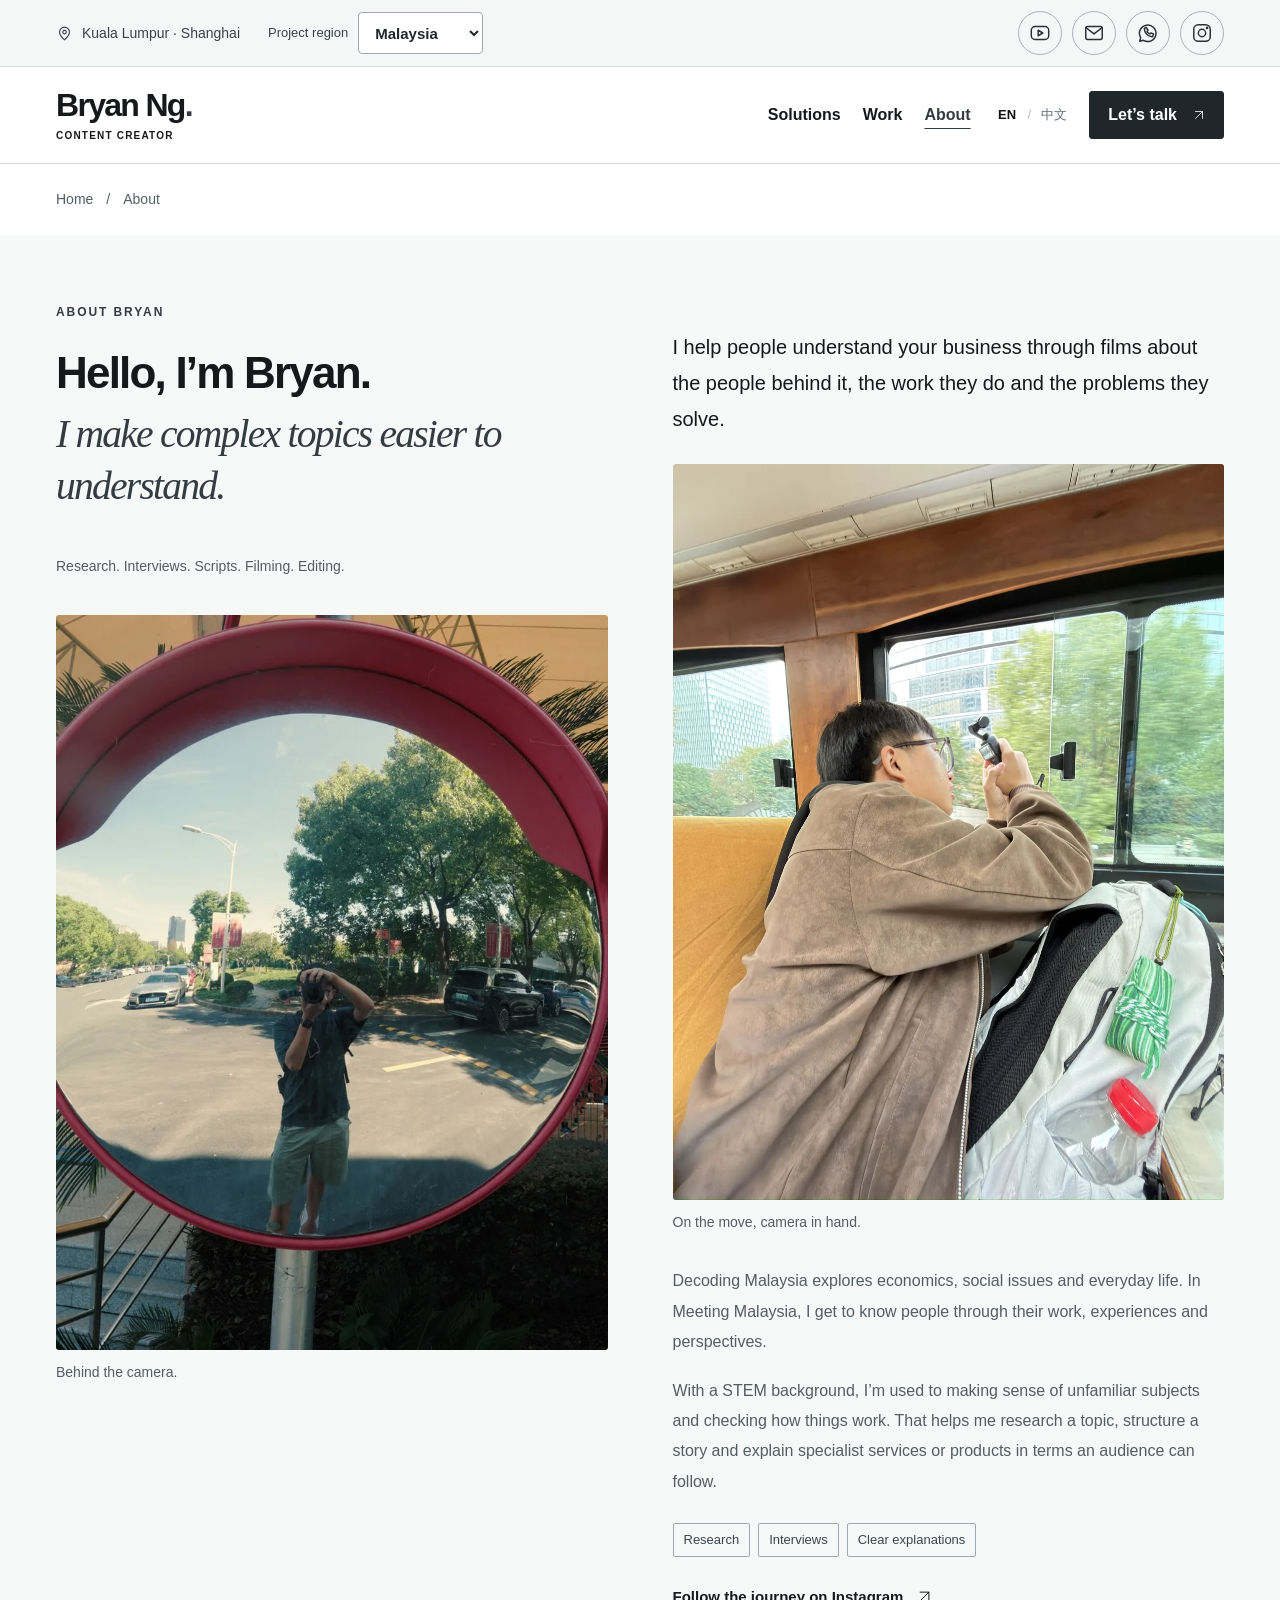
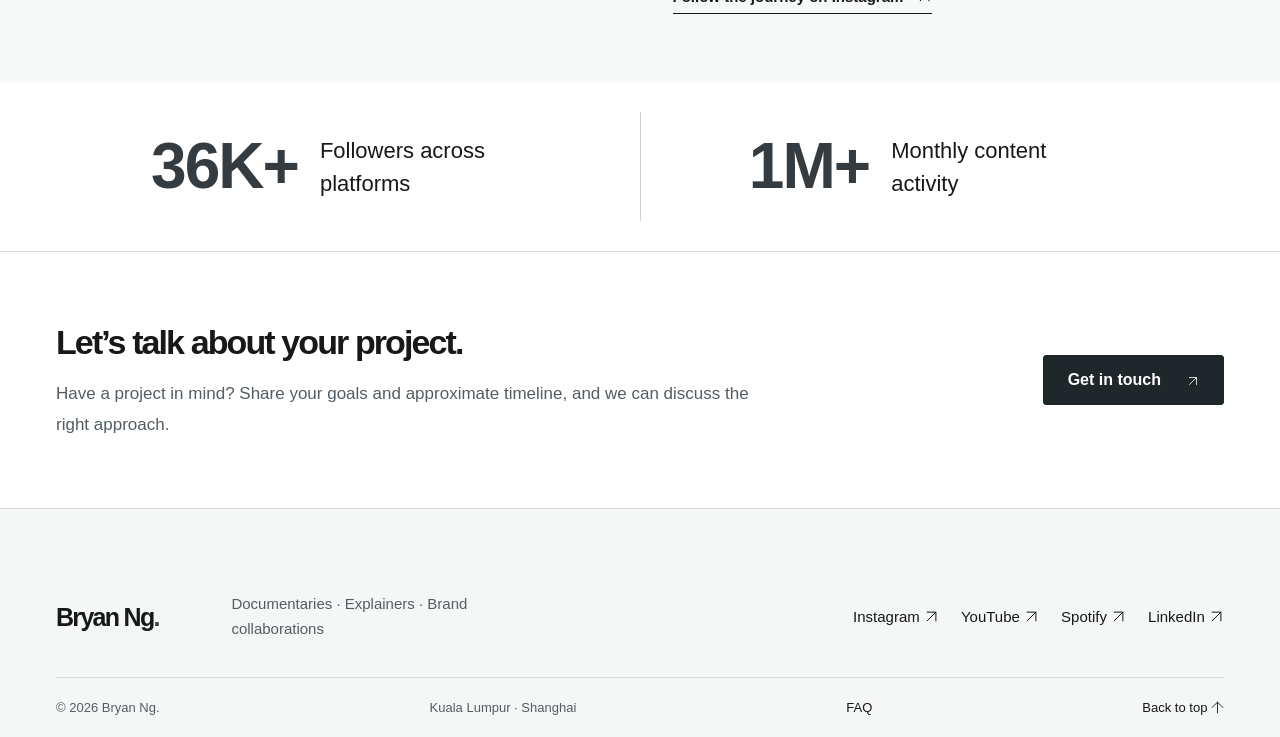
==== about.html @ 335a5c48 "Refresh site content and styles reliably after publication" ====
<!doctype html>
<html lang="en" data-region="my">
<head>
  <meta charset="utf-8">
  <meta name="viewport" content="width=device-width,initial-scale=1">
  <meta name="theme-color" content="#ffffff">
  <meta name="description" content="Bryan Ng — Malaysian content creator. Documentaries, explainers and social media content for people, brands and businesses.">
  <meta property="og:title" content="Bryan Ng — Content Creator">
  <meta property="og:description" content="Explore documentaries, economic and social explainers, and content collaboration options with Bryan Ng.">
  <meta property="og:type" content="website">
  <title>About — Bryan Ng</title>
  <link rel="icon" href="assets/favicon.svg" type="image/svg+xml">
  <link rel="stylesheet" href="styles.css?v=fe4a845cd512">
  <link rel="stylesheet" href="pages.css?v=c6ac87a82911">
  <link rel="stylesheet" href="theme.css?v=e8e66fe3594d">
  <script defer src="content.js?v=784726dba604"></script>
  <script defer src="app.js?v=69526fcc98ad"></script>
</head>
<body data-page="about" data-page-title="aboutPageTitle">
  <a class="skip-link" href="#main" data-i18n="skip">Skip to content</a>
  <div class="topline"><div class="wrap">
    <div class="topline-meta"><span class="topline-location"><svg viewBox="0 0 24 24" aria-hidden="true"><path d="M19 10c0 5-7 11-7 11S5 15 5 10a7 7 0 1 1 14 0Z"/><circle cx="12" cy="10" r="2.5"/></svg><span data-i18n="topline">Kuala Lumpur · Shanghai</span></span>
    <label class="region-control"><span data-i18n="regionLabel">Project region</span><select id="region-select"><option value="my" data-i18n="regionMalaysia">Malaysia</option><option value="cn" data-i18n="regionChina">China</option></select></label></div>
    <nav class="top-socials" aria-label="Social profiles and contact options" data-i18n-aria-label="quickLinksLabel">
      <a id="top-youtube" data-region-only="my" class="top-social-button" href="https://www.youtube.com/@bryanng3000" target="_blank" rel="noopener noreferrer" aria-label="YouTube channel" title="YouTube" data-i18n-aria-label="socialYouTube"><svg viewBox="0 0 24 24" aria-hidden="true"><rect x="2.5" y="5" width="19" height="14" rx="4"/><path d="m10 9 5 3-5 3Z"/></svg></a>
      <a id="top-email" class="top-social-button" href="mailto:bryanng.media@gmail.com" aria-label="Send an email" title="Email" data-i18n-aria-label="socialEmail"><svg viewBox="0 0 24 24" aria-hidden="true"><rect x="3" y="5" width="18" height="14" rx="2"/><path d="m3 6 9 7 9-7"/></svg></a>
      <a id="top-whatsapp" class="top-social-button" data-region-only="my" data-contact-whatsapp href="https://wa.me/60129580017" target="_blank" rel="noopener noreferrer" aria-label="Chat on WhatsApp" title="WhatsApp" data-i18n-aria-label="socialWhatsApp"><svg viewBox="0 0 24 24" aria-hidden="true"><path d="m4 17-1 4 4-1a9 9 0 1 0-3-3Z"/><path d="M8 7c0 5 4 9 9 9l1-3-3-1-1 1c-2-1-3-2-3-3l1-1-2-3Z"/></svg></a>
      <button id="top-wechat" class="top-social-button" data-region-only="cn" data-open-wechat type="button" aria-label="Contact on WeChat" title="WeChat" data-i18n-aria-label="socialWeChat" hidden><svg viewBox="0 0 24 24" aria-hidden="true"><path d="M14 13a7 7 0 0 1-7 1l-4 2 1-4A6 6 0 1 1 14 13Z"/><path d="M20 20l-3-1a6 6 0 1 1 3-2Z"/><path d="M6 7h.1M10 7h.1M13 13h.1M17 13h.1" stroke-width="2.4"/></svg></button>
      <a id="top-instagram" data-region-only="my" class="top-social-button" href="https://www.instagram.com/bryanng_3000/" target="_blank" rel="noopener noreferrer" aria-label="Instagram profile" title="Instagram" data-i18n-aria-label="socialInstagram"><svg viewBox="0 0 24 24" aria-hidden="true"><rect x="3" y="3" width="18" height="18" rx="5"/><circle cx="12" cy="12" r="4"/><circle cx="17.5" cy="6.5" r=".7"/></svg></a>
      <a id="top-douyin" class="top-social-button" data-region-only="cn" href="https://v.douyin.com/7Cl1AEIkCSQ/" target="_blank" rel="noopener noreferrer" aria-label="Douyin profile" title="Douyin" data-i18n-aria-label="socialDouyin" hidden><svg viewBox="0 0 24 24" aria-hidden="true"><path d="M14 3v13a4 4 0 1 1-4-4M14 3c.5 4 3 6 6 6M11 13v3a1 1 0 1 1-1-1"/></svg></a>
      <a id="top-bilibili" class="top-social-button" data-region-only="cn" href="https://space.bilibili.com/3546916067477849" target="_blank" rel="noopener noreferrer" aria-label="Bilibili profile" title="Bilibili" data-i18n-aria-label="socialBilibili" hidden><svg viewBox="0 0 24 24" aria-hidden="true"><rect x="3" y="7" width="18" height="14" rx="3"/><path d="m7 3 3 4m7-4-3 4M7 13h2m6 0h2M9 17l3 1 3-1"/></svg></a>
    </nav>
  </div></div>
  <header class="header" id="top">
    <div class="wrap nav-wrap">
      <a class="wordmark" href="index.html" aria-label="Bryan Ng home" data-i18n-aria-label="homeLabel">Bryan Ng<span>.</span><small data-i18n="creatorLabel">CONTENT CREATOR</small></a>
      <nav class="main-nav" id="main-nav" aria-label="Main navigation" data-i18n-aria-label="navLabel"><a href="index.html#solutions" data-nav="solutions" data-i18n="navSolutions">Solutions</a><a href="work.html" data-nav="work" data-i18n="navWork">Work</a><a href="about.html" data-nav="about" data-i18n="navAbout">About</a></nav>
      <div class="nav-actions"><div class="language" aria-label="Language" data-i18n-aria-label="languageLabel"><button type="button" data-lang="en" class="active" aria-pressed="true">EN</button><span>/</span><button type="button" data-lang="zh" aria-pressed="false">中文</button></div><a href="contact.html" class="button small dark" data-i18n="letsTalk">Let’s talk ↗</a><button class="menu-button" id="menu-button" aria-label="Open menu" aria-expanded="false" aria-controls="main-nav"><span></span><span></span></button></div>
    </div>
  </header>

  <main id="main"><nav class="wrap breadcrumbs" aria-label="Breadcrumb"><div class="breadcrumb-trail"><a class="" href="index.html"><span data-i18n="breadcrumbHome">Home</span><span aria-hidden="true">↗</span></a><span aria-hidden="true">/</span><span data-i18n="aboutPageTitle">About</span></div></nav><section class="about-section" id="about" aria-labelledby="about-title"><div class="wrap about-grid section">
      <div class="about-heading"><div class="eyebrow" data-i18n="aboutKicker">02 / THE PERSON BEHIND THE LENS</div><h1 id="about-title"><span data-i18n="aboutTitle">Hello, I’m Bryan.</span><em data-i18n="aboutTitle2">I make complex topics easier to understand.</em></h1><div class="handwritten" data-i18n="aboutSignature">Research. Interviews. Scripts. Filming. Editing.</div><figure class="about-photo about-photo-mirror"><img src="assets/bryan-camera-mirror.webp" alt="Bryan Ng 黄钲权 · 摄影 / Photography" width="769" height="1024" loading="lazy"><figcaption data-i18n="aboutMirrorCaption">Behind the camera.</figcaption></figure></div>
      <div class="about-copy"><p class="lead" data-i18n="aboutLead">I help people understand your business through films about the people behind it, the work they do and the problems they solve.</p><figure class="about-photo about-photo-tram"><img src="assets/bryan-filming-tram.webp" alt="Bryan Ng 黄钲权 · 拍摄途中 / Filming on a tram" width="1100" height="1467" loading="lazy"><figcaption data-i18n="aboutTramCaption">On the move, camera in hand.</figcaption></figure><p data-i18n="aboutBody">Decoding Malaysia explores economics, social issues and everyday life. In Meeting Malaysia, I get to know people through their work, experiences and perspectives.</p><p data-i18n="aboutBody2">With a STEM background, I’m used to making sense of unfamiliar subjects and checking how things work. That helps me research a topic, structure a story and explain specialist services or products in terms an audience can follow.</p><div class="about-tags"><span data-i18n="tag1">Research</span><span data-i18n="tag2">Interviews</span><span data-i18n="tag3">Clear explanations</span></div><a class="text-link" id="follow-journey-link" href="https://www.instagram.com/bryanng_3000/" target="_blank" rel="noopener noreferrer"><span data-i18n="followJourney">Follow the journey on Instagram</span> ↗</a></div>
    </div></section><section class="audience-section" id="audience" aria-label="Followers and monthly content activity" data-i18n-aria-label="audienceMetricsLabel"><div class="wrap audience-metrics"><div class="audience-total"><strong id="total-followers">36K+</strong><p id="total-followers-label" data-i18n="totalFollowers">Followers across platforms</p></div><div class="audience-total monthly-metric"><strong id="monthly-metric">1M+</strong><div><p data-i18n="monthlyMetricLabel">Monthly content activity</p></div></div></div></section><section class="wrap page-contact section"><div><h2 data-i18n="pageContact">Let’s talk about your project.</h2><p data-i18n="pageContactBody">Have a project in mind? Share your goals and approximate timeline, and we can discuss the right approach.</p></div><a class="button blue" href="contact.html"><span data-i18n="homeContactCTA">Get in touch</span><span aria-hidden="true">↗</span></a></section></main>
  <footer class="footer"><div class="wrap footer-main"><a class="wordmark" href="index.html">Bryan Ng<span>.</span></a><p data-i18n="footerLine">Documentaries · Explainers · Brand collaborations</p><div class="footer-socials" id="footer-socials"><a href="https://www.instagram.com/bryanng_3000/" target="_blank" rel="noopener noreferrer">Instagram ↗</a><a href="https://www.youtube.com/@bryanng3000" target="_blank" rel="noopener noreferrer">YouTube ↗</a><a href="https://open.spotify.com/show/7DqBiceoVwtTdMZbNSoP07" target="_blank" rel="noopener noreferrer">Spotify ↗</a><a href="https://www.linkedin.com/in/bryanng3000/" target="_blank" rel="noopener noreferrer">LinkedIn ↗</a></div></div><div class="wrap footer-bottom"><span>© <span id="year">2026</span> Bryan Ng.</span><span data-i18n="footerDraft">Portfolio draft · More stories to come.</span><a href="index.html#faq" data-i18n="faqNav">FAQ</a><a href="#top" data-i18n="backTop">Back to top ↑</a></div></footer>
  <dialog id="service-rates-dialog" class="service-rates-dialog" aria-labelledby="service-rates-title"><div class="dialog-heading"><h2 id="service-rates-title"></h2><button type="button" class="close-dialog" aria-label="Close category rates" data-i18n-aria-label="closeRates">×</button></div><div class="rate-region-label" data-i18n="ratesRegion">Malaysia reference rates · MYR / RM</div><p data-i18n="ratesUnit">Reference rates for one content item or placement.</p><table class="rates-table"><thead><tr><th scope="col" data-i18n="ratesService">Content / service</th><th scope="col" data-i18n="ratesPrice">Reference price</th></tr></thead><tbody id="category-rates-body"></tbody></table><div class="usage-option"><h3 data-i18n="ratesUsageTitle">Optional usage rights</h3><div class="usage-option-row"><span data-i18n="ratesUsageItem">One month of online usage</span><strong id="usage-rate"></strong></div><p data-i18n="ratesUsageNote">Tell me where and how you plan to use the content so we can agree on the scope and term.</p></div><a href="contact.html" class="button blue" id="rate-contact-link" data-i18n="ratesContact">Discuss a collaboration ↗</a></dialog>
  <dialog id="wechat-dialog" class="wechat-dialog" aria-labelledby="wechat-dialog-title"><div class="dialog-heading"><h2 id="wechat-dialog-title" data-i18n="wechatTitle">Let’s connect on WeChat</h2><button type="button" class="close-dialog" aria-label="Close WeChat contact details" data-i18n-aria-label="closeWechat">×</button></div><p data-i18n="wechatInstruction">Copy the WeChat ID, then search for it in WeChat to add me.</p><strong class="wechat-id-large" data-wechat-id>bryanng3000</strong><p class="wechat-note" data-i18n="wechatNote">Please include “合作+名称” in your friend request.</p><button class="button blue" type="button" data-copy-wechat data-i18n="copyWechat">Copy WeChat ID</button></dialog>
  <dialog id="film-dialog" class="film-dialog"><div class="dialog-heading"><span id="film-dialog-title"></span><button type="button" class="close-dialog" aria-label="Close video" data-i18n-aria-label="closeVideoLabel">×</button></div><div id="film-player"></div><a id="film-external" class="text-link" target="_blank" rel="noopener noreferrer" data-i18n="watchYouTube">Watch on YouTube ↗</a></dialog>
  <div class="toast" id="toast" role="status" aria-live="polite"></div>
</body>
</html>
---- styles.css ----
@charset "UTF-8";
:root{--paper:#f8f7f3;--ink:#192126;--muted:#647077;--line:#dcdfdb;--blue:#2249da;--blue-light:#eef2fb;--lemon:#e8f280;--white:#fff;--radius:4px;--wrap:1184px}
*{box-sizing:border-box}html{scroll-behavior:smooth;scroll-padding-top:110px}body{margin:0;background:var(--paper);color:var(--ink);font-family:Inter,-apple-system,BlinkMacSystemFont,"Segoe UI","PingFang SC","Microsoft YaHei",sans-serif;font-size:15px;line-height:1.65;-webkit-font-smoothing:antialiased}button,input,textarea{font:inherit}button,a{-webkit-tap-highlight-color:transparent}button{cursor:pointer}a{color:inherit;text-decoration:none}button:disabled{cursor:not-allowed}img{max-width:100%;display:block}h1,h2,h3,p,figure{margin:0}button{color:inherit}button:focus-visible,a:focus-visible,summary:focus-visible,textarea:focus-visible{outline:3px solid #e5b800;outline-offset:5px}::selection{background:var(--lemon);color:var(--ink)}[hidden]{display:none!important}.wrap{width:min(var(--wrap),calc(100% - 112px));margin-inline:auto}.section{padding-block:104px}.eyebrow{font-size:10px;font-weight:650;letter-spacing:.16em;line-height:1.5;text-transform:uppercase}.dot{display:inline-block;width:7px;height:7px;border-radius:50%;background:var(--blue);flex-shrink:0}.button{display:inline-flex;align-items:center;justify-content:center;gap:26px;min-height:52px;padding:13px 24px;border:1px solid transparent;border-radius:3px;font-size:12px;font-weight:600;line-height:1.4;transition:background .18s,transform .18s}.button:hover{transform:translateY(-2px)}.button.small{min-height:40px;padding:11px 19px;font-size:11px}.button.blue{background:var(--blue);color:#fff}.button.blue:hover{background:#193cb9}.button.dark{background:var(--ink);color:#fff}.button.lemon{background:var(--lemon);color:var(--ink)}.button.outline-white{background:transparent;color:#fff;border-color:#7385d6}.text-link{display:inline-flex;align-items:center;gap:14px;font-size:12px;font-weight:550;border-bottom:1px solid currentColor;padding-bottom:4px}.text-link:hover{color:var(--blue)}.skip-link{position:fixed;left:15px;top:-70px;z-index:100;background:white;padding:12px}.skip-link:focus{top:12px}.topline{background:var(--blue);color:#fff;font-size:10px;letter-spacing:.02em}.topline .wrap{height:30px;display:flex;justify-content:space-between;align-items:center}.topline a{opacity:.85}.header{position:sticky;top:0;background:rgba(248,247,243,.97);z-index:30;border-bottom:1px solid var(--line);backdrop-filter:blur(14px)}.nav-wrap{display:flex;align-items:center;justify-content:space-between;height:88px;gap:25px}.wordmark{font-size:29px;font-weight:750;letter-spacing:-1.7px;line-height:1.05;white-space:nowrap}.wordmark>span{color:var(--blue)}.wordmark small{display:block;font-size:7px;letter-spacing:.19em;font-weight:550;margin-top:8px}.main-nav{display:flex;gap:26px;margin-left:auto;margin-right:17px}.main-nav a{font-size:11px;font-weight:550;white-space:nowrap}.main-nav a:hover{color:var(--blue)}.nav-actions{display:flex;align-items:center;gap:23px}.language{display:flex;align-items:center;gap:7px;font-size:10px;white-space:nowrap}.language button{background:transparent;border:0;padding:6px 0;font-size:10px;color:#7b8389}.language button.active{color:var(--ink);font-weight:700}.language span{color:#b2b8b8}.menu-button{display:none;background:none;border:0;width:32px;padding:4px}.menu-button span{display:block;height:1.5px;margin:6px 0;background:var(--ink)}
.hero{display:grid;grid-template-columns:1.2fr 1fr;gap:64px;align-items:center;padding-top:67px;padding-bottom:75px;min-height:670px}.hero-copy>.eyebrow{display:flex;gap:10px;align-items:center;margin-bottom:26px;font-size:9px}.hero h1{font-size:clamp(51px,5.5vw,78px);font-weight:650;line-height:1.055;letter-spacing:-3.8px;margin-bottom:25px}em{font-family:Georgia,"Times New Roman",serif;font-weight:400;color:var(--blue);letter-spacing:-.045em}.hero h1 em{white-space:nowrap}.hero-intro{font-size:14px;color:var(--muted);max-width:410px;line-height:1.8}.hero-buttons{display:flex;align-items:center;gap:25px;margin-top:29px}.hero-quiz-link{display:flex;align-items:center;gap:9px;margin-top:25px;color:var(--muted);font-size:10px}.mini-star{font-size:21px;color:var(--blue);line-height:1}.hero-quiz-link:hover{color:var(--blue)}.hero-visual{position:relative;padding:18px 18px 25px 0;isolation:isolate}.hero-visual:before{content:"";position:absolute;inset:0 0 42px 20px;border:1px solid #b7c2df;z-index:-1}.portrait-frame{position:relative;background:#e8e8e4;aspect-ratio:1/1.14;overflow:hidden;box-shadow:0 15px 30px -22px #1e2c4c55}.portrait-frame img{width:100%;height:100%;object-fit:cover;object-position:center 34%;filter:none}.portrait-frame:after{content:"";position:absolute;inset:65% 0 0;background:linear-gradient(transparent,#101b2a99);pointer-events:none}.portrait-frame figcaption{position:absolute;z-index:1;left:23px;right:23px;bottom:22px;color:#fff;display:flex;justify-content:space-between;gap:10px;font-size:8px;letter-spacing:.08em}.portrait-frame figcaption>span:first-child{font-weight:650}.portrait-frame figcaption>span:last-child{font-family:Georgia,serif;font-style:italic;font-size:11px;letter-spacing:0}.photo-cross{position:absolute;font-size:18px;line-height:16px;color:var(--blue)}.cross-top{right:-4px;top:-8px}.cross-bottom{left:12px;bottom:34px}.round-stamp{position:absolute;top:52px;right:-26px;width:100px;height:100px;border-radius:50%;background:var(--lemon);display:flex;flex-direction:column;justify-content:center;align-items:center;transform:rotate(14deg);color:var(--ink);box-shadow:0 4px 10px #00000008}.round-stamp span{font-size:6px;font-weight:700;letter-spacing:.1em}.round-stamp b{font-size:41px;line-height:1.4;font-weight:400}.photo-note{display:flex;align-items:center;gap:9px;justify-content:flex-end;font-size:9px;color:var(--muted);margin-top:15px;letter-spacing:.03em}.photo-note .dot{width:5px;height:5px}.channel-band{border-top:1px solid var(--line);border-bottom:1px solid var(--line);background:#eeeee8}.channel-band .wrap{min-height:87px;display:flex;align-items:center;gap:30px}.band-label{font-size:8px;letter-spacing:.13em;color:var(--muted);max-width:90px}.series{font-size:17px;font-weight:600;letter-spacing:-.6px;white-space:nowrap}.series small{display:block;font-size:8px;font-weight:400;letter-spacing:.14em;margin-top:1px}.band-plus{color:#9da5a9;font-size:21px}.band-link{margin-left:auto;font-size:10px;border-bottom:1px solid #b6bcbd;padding-bottom:2px}
.section-top{display:flex;justify-content:space-between;align-items:flex-end;gap:40px;margin-bottom:38px}.section-top .eyebrow{margin-bottom:18px;color:var(--blue)}h2{font-size:43px;font-weight:550;line-height:1.15;letter-spacing:-1.9px}h2 em{display:block;margin-top:3px}.section-top>.text-link{margin-bottom:7px;white-space:nowrap}.work-grid{display:grid;grid-template-columns:1fr 1fr;gap:38px 28px}.work-card{display:block;width:100%;padding:0;border:0;background:none;text-align:left}.work-image{position:relative;aspect-ratio:16/9;background:#e1e5e8;overflow:hidden}.work-image img{width:100%;height:100%;object-fit:cover;transition:transform .45s}.work-card:hover .work-image img{transform:scale(1.025)}.work-overlay{position:absolute;inset:0;background:linear-gradient(transparent 60%,#0005);pointer-events:none}.work-play{position:absolute;left:20px;bottom:18px;background:#fff;width:38px;height:38px;border-radius:50%;display:grid;place-items:center;font-size:11px;padding-left:2px;transition:background .2s,transform .2s}.work-card:hover .work-play{background:var(--lemon);transform:scale(1.08)}.work-length{position:absolute;bottom:23px;right:16px;color:#fff;font-size:10px;font-variant-numeric:tabular-nums}.work-index{position:absolute;top:14px;left:16px;font-size:9px;letter-spacing:.1em;padding:4px 8px;background:#1119;color:white}.work-info{padding-top:17px;display:flex;justify-content:space-between;gap:12px}.work-info h3{font-size:18px;font-weight:550;letter-spacing:-.45px;line-height:1.35;max-width:460px}.work-type{font-size:8px;letter-spacing:.12em;color:var(--muted);margin-top:8px;text-transform:uppercase}.work-arrow{font-size:21px;color:var(--blue);flex-shrink:0}.section-note{font-size:10px;color:var(--muted);border-top:1px solid var(--line);padding-top:20px;margin-top:34px;line-height:1.8}.about-section{background:var(--blue-light)}.about-grid{display:grid;grid-template-columns:1fr 1fr;gap:90px}.about-heading .eyebrow{color:var(--blue);margin-bottom:23px}.about-heading h2{font-size:44px}.handwritten{font-family:Georgia,serif;color:var(--muted);font-style:italic;font-size:14px;margin-top:42px;transform:rotate(-3deg);display:inline-block}.about-copy{padding-top:26px}.about-copy p{color:var(--muted);font-size:13px;line-height:1.9;margin-bottom:18px}.about-copy .lead{font-size:19px;line-height:1.6;color:var(--ink);font-weight:450}.about-tags{display:flex;gap:8px;flex-wrap:wrap;margin:26px 0}.about-tags span{font-size:8px;padding:5px 10px;border:1px solid #cad3e5;border-radius:2px;color:#4c5d7b}.about-copy .text-link{font-size:10px}
.section-description{max-width:330px;font-size:13px;color:var(--muted);line-height:1.8;margin-bottom:4px}.service-grid{display:grid;grid-template-columns:repeat(3,1fr);border:1px solid var(--line);background:#fbfaf7}.service-card{padding:29px 26px 0;display:flex;flex-direction:column}.service-card+.service-card{border-left:1px solid var(--line)}.service-top{display:flex;justify-content:space-between;align-items:center;margin-bottom:32px;color:var(--blue)}.service-top>span{font-size:11px;font-variant-numeric:tabular-nums}.service-top svg{width:34px;height:34px;stroke:currentColor;stroke-width:1.4}.service-card h3{font-size:23px;font-weight:500;line-height:1.25;letter-spacing:-.7px;min-height:62px;margin-bottom:17px}.service-card p{font-size:12px;color:var(--muted);line-height:1.8}.service-card ul{padding:0;list-style:none;margin:22px 0 28px;font-size:10px;line-height:2.1}.service-card li:before{content:"+";color:var(--blue);margin-right:9px}.service-bottom{margin-top:auto;padding:23px 0;min-height:105px;border-top:1px solid var(--line);display:flex;justify-content:space-between;align-items:center;gap:12px}.service-bottom strong{font-size:11px;font-weight:600;display:block}.service-bottom small{display:block;color:var(--muted);font-size:8px;line-height:1.6;max-width:185px;margin-top:5px}.service-bottom>a{width:32px;height:32px;border:1px solid var(--line);display:grid;place-items:center;flex-shrink:0;font-size:17px;border-radius:50%}.service-bottom>a:hover{background:var(--blue);color:white;border-color:var(--blue)}.production-note{display:flex;gap:14px;align-items:flex-start;margin-top:20px}.production-note>span{font-size:24px;color:var(--blue)}.production-note p{max-width:900px;padding-top:6px;font-size:10px;color:var(--muted);line-height:1.8}.partner-placeholder{display:flex;align-items:center;gap:60px;justify-content:space-between;margin-top:65px;padding:29px 0 0;border-top:1px solid var(--line)}.partner-placeholder .eyebrow{font-size:8px;color:var(--muted);margin-bottom:9px}.partner-placeholder h3{font-size:18px;font-weight:500;letter-spacing:-.4px}.partner-placeholder>p{max-width:350px;color:var(--muted);font-size:10px;line-height:1.8}
.finder-section{background:var(--blue);color:#fff;position:relative;overflow:hidden}.finder-layout{display:grid;grid-template-columns:.9fr 1.1fr;gap:90px;align-items:center}.finder-copy{align-self:start}.finder-copy .eyebrow{color:#c6d1ff;margin-bottom:25px}.finder-copy h2{font-size:51px;letter-spacing:-2.2px;line-height:1.12}.finder-copy em{color:var(--lemon)}.finder-copy p{max-width:330px;color:#d7defa;margin-top:25px;font-size:13px;line-height:1.9}.finder-meta{margin-top:22px;display:flex;gap:18px;flex-wrap:wrap;font-size:9px;color:#c4cffc}.finder-star{font-size:123px;line-height:1;color:var(--lemon);margin-top:31px;width:max-content;transform:rotate(10deg)}.quiz-card{background:var(--paper);color:var(--ink);padding:30px 32px;border-radius:var(--radius);min-height:495px;box-shadow:0 18px 40px #132b8b3a}.quiz-top{display:flex;justify-content:space-between;align-items:center;color:var(--muted);gap:12px}.quiz-top .eyebrow{font-size:8px}.quiz-top>span:last-child{font-size:9px;font-variant-numeric:tabular-nums}.quiz-progress{height:3px;background:#e0e3df;margin:17px 0 28px;overflow:hidden}.quiz-progress>span{display:block;width:20%;height:100%;background:var(--blue);transition:width .3s}.quiz-card h3{font-size:24px;line-height:1.3;letter-spacing:-.7px;font-weight:550}.question-note{font-size:10px;color:var(--muted);margin-top:9px;margin-bottom:24px}.quiz-options{display:grid;gap:9px}.quiz-option{display:flex;gap:12px;align-items:center;width:100%;background:#fff;border:1px solid #dedfdb;padding:12px 14px;text-align:left;border-radius:2px;transition:border-color .18s,background .18s;font-size:11px;line-height:1.4}.quiz-option:hover{border-color:var(--blue)}.quiz-option.selected{border-color:var(--blue);background:#edf0fc}.option-marker{width:16px;height:16px;border:1px solid #bdc5c9;border-radius:50%;display:grid;place-items:center;flex-shrink:0}.selected .option-marker{border:5px solid var(--blue);background:#fff}.quiz-navigation{display:flex;align-items:center;justify-content:space-between;margin-top:25px;gap:15px}.quiz-back{font-size:10px;border:0;background:none;padding:10px 0;color:var(--muted)}.quiz-next{font-size:10px;min-height:42px;padding:11px 19px}.quiz-next:disabled{opacity:.4;transform:none}.quiz-privacy{font-size:8px;line-height:1.7;color:var(--muted);margin-top:18px}.result-badge{color:var(--blue);font-size:8px;letter-spacing:.1em;text-transform:uppercase;margin-bottom:10px}.quiz-card .result-title{font-size:28px;margin-bottom:12px}.result-copy{font-size:11px;color:var(--muted);line-height:1.8}.result-list{padding-left:16px;font-size:10px;line-height:1.9;margin:15px 0}.result-secondary{background:#e9edfc;padding:12px 14px;font-size:10px;line-height:1.8;margin:15px 0}.result-brief{width:100%;min-height:140px;border:1px solid #d7dcd8;border-radius:2px;background:#fff;font-size:10px;line-height:1.7;resize:vertical;padding:12px;margin-top:9px;color:#4a565c}.result-actions{display:flex;gap:8px;flex-wrap:wrap;margin-top:14px}.result-actions .button{font-size:10px;min-height:39px;padding:10px 14px;gap:10px}.button.outline{border-color:#c8cfda;background:transparent}.result-restart{margin-top:16px}.result-caption{display:block;font-size:9px;color:var(--muted);margin-top:19px}.result-footnote{font-size:8px;color:var(--muted);line-height:1.8;margin-top:15px}
.faq-section{display:grid;grid-template-columns:.9fr 1.1fr;gap:90px}.faq-heading .eyebrow{color:var(--blue);margin-bottom:20px}.faq-heading h2{font-size:40px}.faq-list details{border-bottom:1px solid var(--line)}.faq-list details:first-child{border-top:1px solid var(--line)}summary{list-style:none;cursor:pointer;font-size:12px;padding:21px 30px 21px 0;position:relative;font-weight:550}summary::-webkit-details-marker{display:none}summary:after{content:"+";position:absolute;right:4px;top:16px;font-size:22px;font-weight:300;color:var(--blue)}details[open] summary:after{content:"−"}.faq-list details p{font-size:11px;color:var(--muted);line-height:1.9;padding:0 28px 23px 0}.contact-section{background:#172c7b;color:white}.contact-layout{display:grid;grid-template-columns:1.3fr .7fr;gap:100px}.contact-layout .eyebrow{color:#b7c4f7;margin-bottom:23px}.contact-layout h2{font-size:65px;letter-spacing:-2.8px}.contact-layout h2 em{color:var(--lemon)}.contact-layout p{max-width:415px;font-size:13px;color:#c3cef0;line-height:1.9;margin-top:24px}.contact-buttons{display:flex;gap:13px;flex-wrap:wrap;margin-top:29px}.contact-buttons .button{font-size:10px;gap:20px}.contact-email-text{display:inline-block;font-size:11px;color:#c4cdf1;margin-top:21px;border-bottom:1px solid #7385d6;padding-bottom:3px}.contact-aside{align-self:center;display:flex;flex-direction:column;align-items:flex-start}.contact-symbol{font-size:104px;line-height:.95;color:var(--lemon);font-weight:250;margin-bottom:30px}.contact-aside>span:nth-child(2){font-family:Georgia,serif;font-size:24px;font-style:italic;line-height:1.4}.underlined{font-size:10px;border-bottom:1px solid #7385d6;margin-top:30px;padding-bottom:4px}.footer{padding-top:40px}.footer-main{display:flex;align-items:center;justify-content:space-between;gap:25px;padding-bottom:33px}.footer-main .wordmark{font-size:25px}.footer-main p{font-size:10px;color:var(--muted);max-width:310px}.footer-socials{display:flex;gap:23px;font-size:9px}.footer-bottom{border-top:1px solid var(--line);display:flex;justify-content:space-between;padding-block:19px;font-size:8px;color:var(--muted)}.footer-bottom a{color:var(--ink)}
dialog{color:var(--ink);border:0;border-radius:4px;padding:25px;background:var(--paper);box-shadow:0 22px 90px #0005;max-height:calc(100dvh - 40px);overflow-y:auto}dialog::backdrop{background:#10182ccb;backdrop-filter:blur(8px)}.film-dialog{width:min(900px,calc(100% - 32px))}.dialog-heading{display:flex;align-items:center;justify-content:space-between;font-size:14px;gap:20px;padding-bottom:18px}.close-dialog{border:0;background:none;font-size:28px;font-weight:300;line-height:1.1;padding:0 4px}.film-dialog iframe{width:100%;aspect-ratio:16/9;border:0;display:block;background:#101820}.film-dialog>.text-link{margin-top:20px;font-size:11px}.contact-dialog{width:min(470px,calc(100% - 32px));padding:40px}.contact-dialog>.close-dialog{position:absolute;right:20px;top:15px}.contact-dialog .eyebrow{color:var(--blue)}.contact-dialog h3{font-size:31px;font-weight:550;letter-spacing:-1px;margin-top:20px}.contact-dialog p{font-size:13px;color:var(--muted);line-height:1.9;margin:15px 0 25px}.toast{position:fixed;bottom:28px;left:50%;transform:translate(-50%,15px);background:var(--ink);color:#fff;font-size:12px;padding:12px 22px;border-radius:3px;z-index:100;opacity:0;transition:transform .2s,opacity .2s;pointer-events:none;max-width:calc(100% - 30px);text-align:center}.toast.visible{opacity:1;transform:translate(-50%,0)}body.dialog-open{overflow:hidden}
html[lang="zh-CN"] .hero h1{font-size:clamp(49px,5.2vw,72px);line-height:1.25;letter-spacing:-2px}html[lang="zh-CN"] em{font-family:Georgia,"Songti SC","SimSun",serif;font-style:normal;letter-spacing:-.025em}html[lang="zh-CN"] .hero-intro{line-height:2}html[lang="zh-CN"] h2{line-height:1.3}html[lang="zh-CN"] .service-card h3{font-size:23px;line-height:1.45}html[lang="zh-CN"] .wordmark small{font-family:inherit}html[lang="zh-CN"] .contact-layout h2{font-size:58px}html[lang="zh-CN"] .handwritten{font-family:"Songti SC",serif}
@media(min-width:1500px){.hero{min-height:730px;gap:100px}.hero h1{font-size:82px}.hero-visual{max-width:490px;width:100%;justify-self:end}}
@media(max-width:1100px){.wrap{width:calc(100% - 72px)}.main-nav{gap:19px;margin-right:0}.nav-actions{gap:16px}.hero{gap:40px}.hero h1{font-size:65px}.hero-buttons{gap:20px}.hero-buttons .text-link{font-size:10px}.round-stamp{width:84px;height:84px;right:-10px}.round-stamp b{font-size:34px}.round-stamp span{font-size:5px}.finder-layout,.about-grid,.faq-section{gap:55px}.service-card{padding-inline:21px}.service-card h3{font-size:21px}.contact-layout{gap:60px}.contact-layout h2{font-size:58px}.channel-band .wrap{gap:23px}.series{font-size:15px}}
@media(max-width:900px){.main-nav{display:none;position:absolute;top:88px;left:0;right:0;background:var(--paper);padding:25px 36px;border-bottom:1px solid var(--line);margin:0;flex-direction:column;gap:20px;box-shadow:0 10px 20px #00000008}.main-nav.open{display:flex}.main-nav a{font-size:14px}.menu-button{display:block}.hero{grid-template-columns:1.1fr 1fr;gap:28px;padding-top:55px;padding-bottom:58px;min-height:590px}.hero h1{font-size:55px;letter-spacing:-2.8px}.hero-intro{font-size:12px}.hero-copy>.eyebrow{font-size:7px;letter-spacing:.12em}.hero-buttons{gap:20px;align-items:flex-start;flex-direction:column}.hero-buttons .text-link{margin-left:1px}.hero-visual{padding-right:10px}.portrait-frame{aspect-ratio:1/1.35}.portrait-frame figcaption{left:15px;right:15px;bottom:15px}.portrait-frame figcaption span:last-child{display:none}.round-stamp{top:25px;right:-14px}.channel-band .wrap{gap:20px;flex-wrap:wrap;padding-block:20px}.band-label{max-width:none;width:100%}.series{font-size:15px}.band-link{font-size:9px}.section{padding-block:80px}h2{font-size:36px}.about-heading h2{font-size:38px}.about-grid{gap:40px}.about-copy{padding-top:15px}.about-copy .lead{font-size:17px}.service-card{padding-inline:18px}.service-card h3{font-size:18px;min-height:67px}.service-card p{font-size:11px}.service-card ul{font-size:9px}.service-bottom strong{font-size:10px}.section-description{max-width:270px;font-size:12px}.finder-layout{gap:35px;grid-template-columns:.9fr 1.1fr}.finder-copy h2{font-size:42px}.quiz-card{padding:26px 23px}.quiz-card h3{font-size:22px}.quiz-option{font-size:10px}.finder-copy p{font-size:12px}.faq-section{gap:40px}.faq-heading h2{font-size:35px}.contact-layout{gap:35px}.contact-layout h2{font-size:50px}.contact-aside>span:nth-child(2){font-size:21px}.contact-buttons{gap:9px}.contact-buttons .button{font-size:9px;padding-inline:15px;gap:10px}.footer-main{flex-wrap:wrap}.footer-socials{gap:18px}.footer-main p{font-size:9px}}
@media(max-width:640px){html{scroll-padding-top:88px}.wrap{width:calc(100% - 40px)}.topline .wrap{height:26px;font-size:8px}.topline a{display:none}.nav-wrap{height:74px;gap:12px}.wordmark{font-size:26px}.wordmark small{font-size:6px;margin-top:6px}.nav-actions{gap:14px}.nav-actions>.button{display:none}.language button{font-size:9px}.main-nav{top:74px;padding:25px 20px}.hero{grid-template-columns:1fr;gap:32px;padding-top:41px;padding-bottom:37px;min-height:auto}.hero-copy>.eyebrow{font-size:8px;letter-spacing:.11em;margin-bottom:23px}.hero h1{font-size:59px;letter-spacing:-2.9px;line-height:1.04;margin-bottom:23px}.hero-intro{font-size:13px;max-width:370px}.hero-buttons{flex-direction:row;align-items:center;gap:23px;margin-top:25px}.hero-buttons .button{padding:13px 19px;font-size:11px;gap:15px}.hero-buttons .text-link{font-size:10px}.hero-quiz-link{font-size:9px;margin-top:23px}.hero-visual{max-width:400px;width:100%;justify-self:center;padding:15px 16px 20px 0;margin-top:3px}.portrait-frame{aspect-ratio:1/1.03}.portrait-frame img{object-position:center 31%}.portrait-frame figcaption span:last-child{display:inline}.round-stamp{top:30px;right:0;width:80px;height:80px}.round-stamp b{font-size:31px}.hero-visual:before{bottom:35px}.cross-bottom{bottom:27px}.photo-note{font-size:8px}.channel-band .wrap{gap:17px;min-height:100px;padding-block:19px}.band-label{font-size:7px}.series{font-size:13px;letter-spacing:-.4px}.series small{font-size:7px}.band-plus{font-size:15px}.band-link{display:none}.section{padding-block:65px}.section-top{gap:23px;align-items:flex-start;flex-direction:column;margin-bottom:30px}.section-top .eyebrow{margin-bottom:15px}h2{font-size:35px;letter-spacing:-1.5px}.section-top>.text-link{font-size:10px}.work-grid{grid-template-columns:1fr;gap:29px}.work-info h3{font-size:17px}.work-type{font-size:7px}.work-info{padding-top:13px}.work-play{width:34px;height:34px;left:15px;bottom:15px}.work-length{bottom:21px;font-size:9px}.section-note{font-size:9px;margin-top:28px;padding-top:18px}.about-grid{grid-template-columns:1fr;gap:28px}.about-heading h2{font-size:38px}.handwritten{margin-top:25px;font-size:12px}.about-copy{padding-top:0}.about-copy .lead{font-size:18px}.about-copy p{font-size:12px}.about-tags{margin-top:22px}.section-description{max-width:100%;font-size:12px;line-height:1.9}.service-grid{grid-template-columns:1fr}.service-card{padding:26px 25px 0}.service-card+.service-card{border-left:0;border-top:1px solid var(--line)}.service-top{margin-bottom:21px}.service-card h3{font-size:26px;min-height:auto;max-width:270px}.service-card p{font-size:12px}.service-card ul{font-size:10px;margin-bottom:22px}.service-bottom{min-height:86px;padding-block:19px}.service-bottom strong{font-size:11px}.service-bottom small{max-width:250px;font-size:9px}.production-note p{font-size:9px}.partner-placeholder{margin-top:42px;gap:17px;align-items:flex-start;flex-direction:column}.partner-placeholder h3{font-size:19px}.partner-placeholder>p{max-width:none;font-size:10px}.finder-layout{grid-template-columns:1fr;gap:32px}.finder-copy{position:relative}.finder-copy h2{font-size:44px}.finder-copy p{max-width:90%;font-size:12px}.finder-copy .eyebrow{font-size:8px;margin-bottom:20px}.finder-meta{gap:17px;font-size:8px;margin-top:18px}.finder-star{position:absolute;right:1px;top:30px;font-size:65px;opacity:.35;margin:0}.quiz-card{padding:26px 23px;min-height:480px}.quiz-card h3{font-size:24px}.quiz-option{font-size:11px;padding:13px}.quiz-top .eyebrow{font-size:7px}.question-note{font-size:10px}.faq-section{grid-template-columns:1fr;gap:28px}.faq-heading h2{font-size:36px}.faq-heading .eyebrow{font-size:8px}.faq-list summary{font-size:12px;padding-block:20px}.faq-list details p{font-size:11px}.contact-layout{grid-template-columns:1fr;gap:38px}.contact-layout h2{font-size:49px;letter-spacing:-2px}.contact-layout .eyebrow{font-size:8px}.contact-layout p{font-size:12px;max-width:100%}.contact-buttons .button{font-size:10px;min-height:46px;padding:12px 17px}.contact-aside{border-top:1px solid #445696;display:grid;grid-template-columns:auto 1fr;gap:12px 24px;padding-top:27px;align-items:center}.contact-symbol{font-size:64px;margin:0;grid-row:span 2}.contact-aside>span:nth-child(2){font-size:20px}.contact-aside .underlined{margin-top:0;font-size:9px;width:max-content}.footer{padding-top:30px}.footer-main{gap:22px;padding-bottom:26px;align-items:flex-start}.footer-main p{width:100%;max-width:none;order:3}.footer-socials{margin-left:auto;gap:12px;font-size:8px;align-self:center}.footer-bottom{font-size:7px;gap:15px;flex-wrap:wrap;padding-block:17px}.footer-bottom>span:nth-child(2){display:none}.footer-bottom a{margin-left:auto}.film-dialog{padding:15px}.dialog-heading{font-size:12px}.contact-dialog{padding:35px 25px}html[lang="zh-CN"] .hero h1{font-size:55px;line-height:1.2}html[lang="zh-CN"] .hero-intro{font-size:12px}html[lang="zh-CN"] .contact-layout h2{font-size:45px}html[lang="zh-CN"] .service-card h3{font-size:25px}}
@media(prefers-reduced-motion:reduce){html{scroll-behavior:auto}*,*:before,*:after{transition:none!important;animation:none!important}}
.ui-icon{display:inline-block;width:1em;height:1em;flex-shrink:0;vertical-align:-.12em;overflow:visible}.button .ui-icon{width:12px;height:12px}.work-arrow .ui-icon{width:20px;height:20px}.contact-symbol .ui-icon{width:104px;height:104px}.production-note>.ui-icon{width:24px;height:24px}.round-stamp b .ui-icon{width:40px;height:40px}.finder-star .ui-icon{width:115px;height:115px}.mini-star .ui-icon{width:21px;height:21px}.work-play .ui-icon{width:13px;height:13px}@media(max-width:640px){.contact-symbol .ui-icon{width:60px;height:60px}.finder-star .ui-icon{width:65px;height:65px}.round-stamp b .ui-icon{width:30px;height:30px}}
@media(max-width:640px){.hero h1{font-size:clamp(43px,13.8vw,59px)}html[lang="zh-CN"] .hero h1{font-size:clamp(35px,11.2vw,46px);line-height:1.25;letter-spacing:-1.5px}}

/* Contact information and extended platform list. */
.contact-details{display:grid;gap:10px;margin-top:27px;max-width:470px}.contact-detail{display:flex;align-items:baseline;gap:16px;width:max-content;max-width:100%;font-size:12px;color:#e2e8ff}.contact-detail>span:first-child{font-size:9px;letter-spacing:.025em;color:#adbdf0;min-width:120px}.contact-detail>span:last-child{border-bottom:1px solid #7385d6;padding-bottom:1px;overflow-wrap:anywhere}.contact-detail:hover>span:last-child{border-color:var(--lemon);color:var(--lemon)}.footer-main{flex-wrap:wrap}.footer-socials{flex:1 1 460px;justify-content:flex-end;flex-wrap:wrap;gap:12px 22px;max-width:610px}.footer-socials a{white-space:nowrap}.social-pending{color:var(--muted);font-size:8px;white-space:nowrap}.hero h1{font-size:clamp(65px,6.7vw,91px);line-height:1.07}.hero h1 em{letter-spacing:-.055em}html[lang="zh-CN"] .hero h1{font-size:clamp(62px,6.4vw,86px);line-height:1.18}.hero-intro{max-width:440px}.about-heading h2 em{font-size:.88em;line-height:1.25;margin-top:9px}.about-heading .handwritten{font-family:inherit;font-style:normal;transform:none;font-size:11px;color:var(--muted)}
@media(max-width:900px){.hero h1{font-size:64px}html[lang="zh-CN"] .hero h1{font-size:59px}.footer-socials{max-width:none;flex-basis:100%;justify-content:flex-start;order:4}.footer-main p{max-width:none}}
@media(max-width:640px){.hero h1{font-size:clamp(55px,17vw,70px)}html[lang="zh-CN"] .hero h1{font-size:clamp(48px,15vw,63px);line-height:1.25;letter-spacing:-1.5px}.contact-detail{gap:12px;font-size:11px;align-items:flex-start}.contact-detail>span:first-child{font-size:8px;min-width:104px;padding-top:3px}.contact-details{gap:13px}.footer-socials{margin-left:0;justify-content:flex-start;gap:13px 19px;font-size:9px}.footer-main p{order:3;margin-bottom:0}.social-pending{font-size:8px}.about-heading h2{font-size:34px}.about-heading h2 em{font-size:30px}.hero-intro{max-width:100%}}
/* Audience figures, partner placeholders and client feedback. */
.audience-section{padding-block:60px;background:#efefe9;border-bottom:1px solid var(--line)}.audience-heading{display:flex;justify-content:space-between;align-items:flex-end;gap:28px;margin-bottom:28px}.audience-heading .eyebrow{color:var(--blue);margin-bottom:12px;font-size:8px}.audience-heading h2{font-size:31px;letter-spacing:-1px}.audience-heading p{font-size:11px;color:var(--muted);margin-top:10px}.stats-date{font-size:9px;color:var(--muted);white-space:nowrap}.audience-grid{display:grid;grid-template-columns:repeat(6,minmax(0,1fr));border:1px solid #d7dcd6;background:var(--paper)}.audience-stat{display:flex;flex-direction:column;min-width:0;min-height:164px;padding:21px 17px;gap:10px}.audience-stat+.audience-stat{border-left:1px solid #d7dcd6}.audience-stat[href]:hover{background:#e9edfb}.stat-label{font-size:9px;font-weight:550;line-height:1.5;min-height:28px}.stat-value{font-size:42px;font-weight:550;line-height:1.1;letter-spacing:-1.5px;color:var(--blue);font-variant-numeric:tabular-nums}.stat-meta{font-size:8px;line-height:1.7;color:var(--muted);margin-top:auto}.stats-note{font-size:9px;color:var(--muted);margin-top:17px}.rate-region{font-size:8px;letter-spacing:.04em;color:var(--blue);display:block;margin-bottom:5px}.pricing-note{display:grid;grid-template-columns:.75fr 1.25fr;gap:50px;background:var(--blue-light);padding:27px 30px;margin-top:30px}.pricing-note .eyebrow{color:var(--blue);font-size:8px;margin-bottom:10px}.pricing-note h3{font-size:23px;font-weight:500;line-height:1.3;letter-spacing:-.5px}.pricing-note p{font-size:11px;line-height:1.9;color:#4d5a68}.pricing-note small{font-size:9px;line-height:1.8;color:var(--muted);display:block;margin-top:10px}.pricing-note .text-link{font-size:10px;margin-top:17px}.partners-section{padding-top:0}.partners-section .section-top,.reviews-section .section-top{margin-bottom:24px}.placeholder-note{font-size:9px;color:#6c653c;background:#f1f0dd;border:1px solid #dedec5;padding:9px 13px;width:max-content;max-width:100%;line-height:1.8;margin-bottom:22px}.partner-grid{display:grid;grid-template-columns:repeat(3,minmax(0,1fr));border-top:1px solid var(--line);border-left:1px solid var(--line)}.partner-card{min-width:0;min-height:175px;display:flex;flex-direction:column;align-items:center;justify-content:center;padding:24px;border-right:1px solid var(--line);border-bottom:1px solid var(--line);background:#fcfbf8;gap:8px}.partner-logo-placeholder{display:grid;place-items:center;width:44px;height:44px;border:1px dashed #bbc4c7;font-size:22px;font-weight:300;color:#a0aaad;line-height:1;margin-bottom:7px}.partner-name{font-size:17px;font-weight:500;letter-spacing:-.3px}.partner-status{font-size:8px;line-height:1.8;color:var(--muted)}.partner-logo{max-width:160px;max-height:55px;object-fit:contain;margin-bottom:12px}.reviews-section{background:var(--blue-light)}.reviews-section .eyebrow{color:var(--blue)}.review-grid{display:grid;grid-template-columns:repeat(3,minmax(0,1fr));gap:20px}.review-card{background:var(--paper);border:1px solid #d9dfeb;padding:25px;min-height:230px;display:flex;flex-direction:column;align-items:flex-start}.sample-badge{font-size:8px;letter-spacing:.1em;text-transform:uppercase;color:#6a7042;border:1px solid #d5d8bf;padding:3px 8px;background:#f0f1e5}.review-quote{padding:0;margin:24px 0 30px;font-family:Georgia,"Songti SC",serif;font-size:21px;color:#6b747d;line-height:1.55;font-weight:400}.review-person{display:flex;align-items:center;gap:12px;margin-top:auto}.review-avatar{width:33px;height:33px;background:#dfe5f6;border-radius:50%;display:grid;place-items:center;font-size:11px;color:var(--blue)}.review-person strong{display:block;font-size:11px;font-weight:600}.review-person>div>span{display:block;font-size:8px;color:var(--muted);margin-top:3px;line-height:1.6}
@media(max-width:1100px){.main-nav{gap:17px}.main-nav a{font-size:10px}.nav-actions{gap:16px}.audience-stat{padding-inline:13px}.stat-label{font-size:8px}.stat-value{font-size:37px}.review-card{padding:23px}.pricing-note{gap:30px}}
@media(max-width:900px){.audience-grid{grid-template-columns:repeat(3,minmax(0,1fr))}.audience-stat{padding:22px;min-height:145px}.audience-stat+.audience-stat{border-left:0}.audience-stat:not(:nth-child(3n+1)){border-left:1px solid #d7dcd6}.audience-stat:nth-child(n+4){border-top:1px solid #d7dcd6}.stat-label{font-size:10px;min-height:auto}.stat-value{font-size:40px}.pricing-note{grid-template-columns:.8fr 1.2fr;gap:28px;padding:26px}.review-grid{gap:13px}.review-card{padding:20px}.review-quote{font-size:18px}.partners-section{padding-top:0}}
@media(max-width:640px){.audience-section{padding-block:42px}.audience-heading{align-items:flex-start;flex-direction:column;gap:14px;margin-bottom:23px}.audience-heading h2{font-size:29px}.audience-heading p{font-size:10px}.stats-date{font-size:8px}.audience-grid{grid-template-columns:repeat(2,minmax(0,1fr))}.audience-stat{min-height:144px;padding:20px 17px}.audience-stat:not(:nth-child(3n+1)){border-left:0}.audience-stat:not(:nth-child(2n+1)){border-left:1px solid #d7dcd6}.audience-stat:nth-child(n+3){border-top:1px solid #d7dcd6}.stat-label{font-size:9px;line-height:1.6}.stat-value{font-size:39px}.stat-meta{font-size:8px}.stats-note{font-size:8px;line-height:1.8}.pricing-note{grid-template-columns:1fr;gap:18px;padding:24px;margin-top:26px}.pricing-note h3{font-size:25px}.pricing-note p{font-size:11px}.pricing-note small{font-size:9px}.partners-section{padding-top:0}.partner-grid{grid-template-columns:repeat(2,minmax(0,1fr))}.partner-card{min-height:157px;padding:20px 12px}.partner-name{font-size:16px}.partner-status{font-size:7px;text-align:center}.partner-logo{max-width:125px;max-height:45px}.placeholder-note{font-size:8px;width:100%}.review-grid{grid-template-columns:1fr;gap:15px}.review-card{padding:25px;min-height:210px}.review-quote{font-size:22px;margin-block:22px 30px}.rate-region{font-size:8px}.main-nav a{font-size:14px}}

/* Readable header, direct contact buttons and introductory copy. */
.topline .wrap{height:auto;min-height:60px;gap:20px;padding-block:11px}
.topline-location{display:inline-flex;align-items:center;gap:9px;font-size:14px;line-height:1.5;white-space:nowrap;letter-spacing:0}
.topline-location svg{width:17px;height:17px;fill:none;stroke:currentColor;stroke-width:1.6}
.top-socials{display:flex;align-items:center;gap:8px}
.topline .top-social-button{display:inline-flex;align-items:center;justify-content:center;gap:8px;min-height:36px;padding:7px 12px;border:1px solid #ffffff55;border-radius:4px;background:#ffffff0a;color:#fff;opacity:1;font-size:13px;font-weight:550;line-height:1.4;letter-spacing:0;transition:background .18s,border-color .18s}
.topline .top-social-button:hover{background:#ffffff20;border-color:#ffffffa0}
.top-social-button svg{width:17px;height:17px;flex-shrink:0;fill:none;stroke:currentColor;stroke-width:1.6;stroke-linecap:round;stroke-linejoin:round}
.top-social-button:focus-visible{outline-color:var(--lemon)}
.nav-wrap{height:96px;gap:24px}
.wordmark{font-size:32px}
.wordmark small{font-size:10px;letter-spacing:.12em}
.main-nav{gap:22px;margin-right:0}
.main-nav a{font-size:15px;line-height:1.5}
.nav-actions{gap:20px}
.language{gap:8px;font-size:13px}
.language button{font-size:13px;min-height:40px;min-width:25px;padding:8px 2px}
.nav-actions>.button{font-size:14px;min-height:46px;padding:12px 18px;gap:16px}
.hero-intro,html[lang="zh-CN"] .hero-intro{font-size:18px;line-height:1.9;max-width:490px}
.hero-buttons .button,.hero-buttons .text-link{font-size:14px}
.hero-quiz-link{font-size:14px;line-height:1.7}
.hero-quiz-link .mini-star{flex-shrink:0}
.photo-note{font-size:13px;line-height:1.6}
@media(min-width:1041px) and (max-width:1200px){
  .nav-wrap{gap:18px}.main-nav{gap:17px}.nav-actions{gap:16px}
}
@media(max-width:1040px){
  .nav-wrap{height:88px}
  .main-nav{display:none;position:absolute;top:100%;left:0;right:0;background:var(--paper);padding:24px 36px;border-bottom:1px solid var(--line);margin:0;flex-direction:column;gap:20px;box-shadow:0 10px 20px #00000008}
  .main-nav.open{display:flex}
  .main-nav a{font-size:16px}
  .menu-button{display:block;width:44px;height:44px;padding:9px}
  .hero-intro,html[lang="zh-CN"] .hero-intro{font-size:17px}
}
@media(max-width:640px){
  .topline .wrap{min-height:0;flex-direction:column;align-items:stretch;gap:10px;padding-block:10px}
  .topline-location{align-self:center;font-size:13px}
  .topline-location svg{width:15px;height:15px}
  .top-socials{display:grid;grid-template-columns:repeat(4,minmax(0,1fr));gap:6px}
  .topline .top-social-button{font-size:12px;min-height:38px;padding:8px 4px;gap:0}
  .top-social-button svg{display:none}
  .nav-wrap{height:82px;gap:12px}
  .wordmark{font-size:30px}.wordmark small{font-size:9px}
  .nav-actions{gap:12px}
  .language button{font-size:13px}
  .main-nav{top:100%;padding:24px 20px}
  .hero-intro,html[lang="zh-CN"] .hero-intro{font-size:16px;line-height:1.9;max-width:100%}
  .hero-buttons{gap:22px}
  .hero-buttons .button,.hero-buttons .text-link{font-size:14px}
  .hero-quiz-link{font-size:13px;align-items:flex-start;gap:8px}
  .photo-note{font-size:12px}
}

/* Regional contacts, a single audience figure and readable content. */
html[data-region="cn"] [data-region-only="my"],html[data-region="my"] [data-region-only="cn"]{display:none!important}
.topline-meta{display:flex;align-items:center;gap:28px;flex-wrap:wrap}
.region-control{display:flex;align-items:center;gap:10px;font-size:13px;line-height:1.5;letter-spacing:0}
.region-control select{font:inherit;font-size:15px;font-weight:550;min-height:42px;padding:7px 28px 7px 12px;border:1px solid #ffffff70;border-radius:4px;color:#fff;background:#193bbd;cursor:pointer;max-width:100%}
.region-control option{color:var(--ink);background:#fff}
.region-control select:focus-visible{outline:3px solid var(--lemon);outline-offset:3px}
.topline .top-social-button{width:44px;height:44px;min-height:44px;padding:10px;border-radius:50%;gap:0}
.top-social-button svg{display:block;width:22px;height:22px}
.top-socials{display:flex;gap:10px}
.audience-section{padding-block:30px}
.audience-total{display:flex;align-items:center;justify-content:center;gap:25px}
.audience-total>strong{font-size:64px;letter-spacing:-2px;color:var(--blue);font-weight:600;line-height:1.2}
.audience-total>p{font-size:23px;font-weight:500;line-height:1.4;max-width:280px}
.rates-panel{border:1px solid #cbd3e5;margin-top:24px;background:#fff}
.rates-panel summary{padding:24px 64px 24px 26px;font-size:18px;line-height:1.5;display:flex;align-items:center;justify-content:space-between;gap:20px;color:var(--ink)}
.rates-panel summary small{font-size:13px;color:var(--muted);font-weight:400}
.rates-panel summary:after{top:50%;right:25px;transform:translateY(-50%)}
.rates-content{padding:0 26px 26px}
.rates-content>p{font-size:14px;line-height:1.8;color:var(--muted)}
.rates-table{width:100%;border-collapse:collapse;margin-block:18px;text-align:left}
.rates-table th,.rates-table td{padding:15px 10px;border-bottom:1px solid var(--line);font-size:16px;line-height:1.6;vertical-align:top}
.rates-table thead th{font-size:13px;color:var(--muted);font-weight:550;background:var(--blue-light)}
.rates-table tbody th{font-weight:450}
.rates-table td,.rates-table th:last-child{text-align:right;white-space:nowrap}
.rates-table td{font-weight:600;font-variant-numeric:tabular-nums;color:var(--blue)}
.wechat-contact{display:flex;align-items:center;flex-wrap:wrap;gap:10px 15px;padding-top:5px}
.wechat-contact .wechat-id{font-size:17px;color:#fff}
.copy-wechat-inline{font-size:14px;padding:6px 12px;min-height:38px;background:transparent;color:var(--lemon);border:1px solid #a5b1de;border-radius:3px}
.contact-layout .wechat-contact p{width:100%;font-size:14px;line-height:1.7;color:#d8e0ff;margin-top:0}
.contact-layout .contact-region{font-size:14px;color:#d8e0ff;margin-top:16px}
.wechat-dialog{width:min(480px,calc(100% - 32px));padding:30px}
.wechat-dialog h2{font-size:26px;letter-spacing:-.5px;line-height:1.4}
.wechat-dialog p{font-size:16px;line-height:1.8;color:var(--muted)}
.wechat-id-large{display:block;font-size:32px;letter-spacing:.02em;margin:24px 0;color:var(--blue);overflow-wrap:anywhere}
.wechat-dialog .wechat-note{font-size:15px;color:var(--ink);background:var(--blue-light);padding:13px 16px;margin-bottom:23px}
.wechat-dialog .button{font-size:15px}
.eyebrow,.hero-copy>.eyebrow{font-size:12px}
.section-note,.work-type{font-size:13px;letter-spacing:.02em}
.work-length,.work-index{font-size:12px}
.about-copy p,.service-card p,.section-description,.finder-copy p,.faq-list details p,.contact-layout p{font-size:16px;line-height:1.9}
.about-copy .lead{font-size:20px;line-height:1.8}
.about-heading .handwritten{font-size:14px;line-height:1.8}
.about-tags span{font-size:13px}
.text-link,.about-copy .text-link{font-size:15px}
.service-card ul{font-size:14px;line-height:1.9}
.service-bottom strong{font-size:16px;line-height:1.6}
.service-bottom>a{width:40px;height:40px}
.production-note p{font-size:15px;line-height:1.8}
.pricing-note .eyebrow{font-size:12px}
.pricing-note h3{font-size:28px}
.pricing-note p{font-size:16px;line-height:1.9}
.pricing-note small{font-size:14px;line-height:1.8}
.pricing-note .text-link{font-size:15px}
.placeholder-note,.partner-status,.review-person>div>span,.sample-badge{font-size:12px}
.review-person strong{font-size:15px}
.finder-meta,.quiz-top .eyebrow,.quiz-top>span:last-child{font-size:13px}
.quiz-option{font-size:15px;line-height:1.65;padding:14px}
.question-note{font-size:14px}
.quiz-back,.quiz-next{font-size:14px;min-height:44px}
.quiz-privacy,.result-badge{font-size:12px;line-height:1.8}
.result-copy{font-size:15px;line-height:1.9}
.result-list,.result-secondary{font-size:14px;line-height:1.9}
.result-brief{font-size:15px;min-height:230px;line-height:1.8}
.result-actions .button{font-size:14px;min-height:46px}
.result-caption,.result-footnote{font-size:13px;line-height:1.8}
.faq-list summary{font-size:16px}
.contact-buttons .button{font-size:15px;min-height:48px}
.contact-detail{font-size:16px;line-height:1.7}
.contact-detail>span:first-child{font-size:14px;min-width:76px}
.underlined{font-size:14px}
.footer-main p,.footer-socials{font-size:14px}
.footer-bottom,.social-pending{font-size:12px}
.band-label{font-size:12px}
.series{font-size:17px}.series small{font-size:12px;letter-spacing:.03em}
@media(max-width:900px){
  .topline .wrap{flex-wrap:wrap;gap:12px}
  .topline-meta{gap:18px}
  .service-card p{font-size:15px}.service-card ul{font-size:14px}
}
@media(max-width:640px){
  .topline .wrap{gap:12px;padding-block:12px}
  .topline-meta{justify-content:center;gap:10px 18px}
  .topline-location{font-size:14px}
  .region-control{font-size:14px}.region-control select{font-size:15px;min-height:42px}
  .top-socials{display:flex;justify-content:center;gap:12px}
  .topline .top-social-button{padding:10px;width:44px;height:44px}
  .top-social-button svg{display:block;width:22px;height:22px}
  .audience-total{gap:20px;justify-content:center}.audience-total>strong{font-size:51px}.audience-total>p{font-size:19px;max-width:165px}
  .rates-panel summary{padding:21px 44px 21px 18px;display:block;font-size:17px}
  .rates-panel summary small{display:block;margin-top:7px;font-size:13px}
  .rates-panel summary:after{right:17px}
  .rates-content{padding:0 16px 20px}.rates-table th,.rates-table td{font-size:14px;padding:13px 6px}
  .rates-table thead th{font-size:12px}.rates-content>p{font-size:14px}
  .about-copy p,.service-card p,.section-description,.finder-copy p,.faq-list details p,.contact-layout p{font-size:16px}
  .about-copy .lead{font-size:19px}
  .service-card ul{font-size:14px}.service-bottom strong{font-size:16px}
  .quiz-option{font-size:15px}.quiz-card{padding:25px 20px}
  .contact-detail{font-size:15px;gap:10px;flex-wrap:wrap;width:auto}
  .contact-detail>span:first-child{font-size:13px;min-width:64px}
  .wechat-dialog{padding:25px 22px}.wechat-dialog h2{font-size:24px}
  .contact-layout .wechat-contact p,.contact-layout .contact-region{font-size:14px}
  .footer-main p,.footer-socials{font-size:13px}.footer-bottom,.social-pending{font-size:12px}
  .series{font-size:14px}.series small{font-size:12px}.band-label{font-size:12px}
}

/* Regional positioning, service starting rates and two clear audience figures. */
.audience-metrics{display:grid;grid-template-columns:repeat(2,minmax(0,1fr));align-items:center}
.audience-metrics .audience-total{min-width:0;padding:16px 26px;justify-content:center;gap:22px}
.audience-metrics .audience-total+.audience-total{border-left:1px solid #cfd5ce}
.audience-metrics .audience-total p{font-size:22px;font-weight:500;line-height:1.5;max-width:225px}


.content-band .wrap{display:grid;grid-template-columns:auto 1fr auto 1fr auto;gap:28px}
.content-band .series{white-space:normal}
.content-band .band-link{font-size:14px;white-space:nowrap}
@media(max-width:900px){
  .audience-metrics .audience-total{flex-direction:column;align-items:flex-start;gap:6px;padding:12px 24px}
  .audience-metrics .audience-total>strong{font-size:53px}
  .audience-metrics .audience-total p{font-size:20px}
  .content-band .wrap{grid-template-columns:1fr 1fr;gap:16px 25px}
  .content-band .band-label{grid-column:1/-1}
  .content-band .band-plus{display:none}
  .content-band .band-link{grid-column:1/-1;margin-left:0;justify-self:start}
}
@media(max-width:640px){
  .audience-section{padding-block:23px}
  .audience-metrics .audience-total{padding:8px 14px;gap:8px}
  .audience-metrics .audience-total:first-child{padding-left:0}
  .audience-metrics .audience-total>strong{font-size:43px;letter-spacing:-1px}
  .audience-metrics .audience-total p{font-size:17px;line-height:1.6}

  .content-band .series{font-size:16px;line-height:1.6}
  .content-band .series small{font-size:12px;line-height:1.8}
  .content-band .band-link{display:inline-flex}
}
.audience-metrics{align-items:stretch}
.section-top>.text-link{font-size:14px}
@media(max-width:900px){.audience-metrics .audience-total{justify-content:flex-start}}

/* Platform-specific rate dialogs and a compact documentary price note. */
.rate-trigger{display:flex;align-items:center;justify-content:space-between;gap:18px;width:100%;min-height:52px;padding:0;text-align:left;border:0;background:none;color:var(--ink)}
.rate-trigger:hover{color:var(--blue)}
.rate-trigger-icon{display:grid;place-items:center;width:40px;height:40px;border:1px solid var(--line);border-radius:50%;font-size:23px;line-height:1;font-weight:350;flex-shrink:0}
.rate-trigger:hover .rate-trigger-icon{background:var(--blue);border-color:var(--blue);color:white}
.service-bottom .doc-price-footnote{font-size:13px;line-height:1.7;max-width:245px;margin-top:7px}
.service-rates-dialog{width:min(650px,calc(100% - 32px));padding:30px}
.service-rates-dialog .dialog-heading{align-items:flex-start;gap:24px;padding-bottom:10px}
.service-rates-dialog h2{font-size:29px;line-height:1.35;letter-spacing:-.7px}
.service-rates-dialog .close-dialog{min-width:32px;min-height:32px;flex-shrink:0}
.rate-region-label{color:var(--blue);font-size:13px;font-weight:550;margin-bottom:17px}
.service-rates-dialog>p{font-size:15px;line-height:1.8;color:var(--muted)}
.service-rates-dialog .rates-table{margin-block:20px 24px}
.usage-option{background:var(--blue-light);padding:18px 20px;margin-bottom:25px}
.usage-option h3{font-size:14px;font-weight:600;color:var(--blue);margin-bottom:12px}
.usage-option-row{display:flex;justify-content:space-between;gap:22px;font-size:15px;line-height:1.7}
.usage-option-row strong{white-space:nowrap;font-weight:600}
.usage-option p{font-size:13px;color:var(--muted);line-height:1.8;margin-top:12px}
.service-rates-dialog>.button{font-size:14px;min-height:46px}
@media(max-width:640px){
  .service-rates-dialog{padding:25px 20px}
  .service-rates-dialog h2{font-size:25px}
  .service-rates-dialog .rates-table th,.service-rates-dialog .rates-table td{font-size:14px;padding:13px 6px}
  .service-rates-dialog .rates-table thead th{font-size:12px}
  .service-bottom .doc-price-footnote{font-size:13px;max-width:290px}
  .usage-option{padding:16px}
  .usage-option-row{font-size:14px;gap:15px}
}

/* Chinese name and region-specific Chinese number display. */
.hero-english-name{display:none}
html[lang="zh-CN"] .hero-english-name{display:block;font-size:22px;font-weight:500;line-height:1.5;letter-spacing:.025em;color:var(--muted);margin-top:-13px;margin-bottom:24px}
@media(max-width:640px){
  html[lang="zh-CN"] .hero-english-name{font-size:18px;margin-top:-11px;margin-bottom:22px}
  html[lang="zh-CN"][data-region="cn"] .audience-metrics .audience-total>strong{font-size:clamp(30px,9vw,43px)}
}
---- pages.css ----
/* Shared layout for the solution-led, multi-page site. */
body{font-size:17px}
.main-nav a{font-size:16px}
.main-nav a[aria-current="page"]{color:var(--blue);text-decoration:underline;text-underline-offset:8px}
.button,.button.small{font-size:16px;min-height:48px}
.text-link{font-size:16px}
.home-hero{display:grid;grid-template-columns:1.3fr 1fr;gap:70px;align-items:center;padding-block:64px 72px}
.home-hero .eyebrow{font-size:13px;color:var(--blue);letter-spacing:.1em;margin-bottom:24px}
.home-hero h1{font-size:clamp(46px,4.7vw,68px);font-weight:600;letter-spacing:-2.7px;line-height:1.12}
.home-hero h1 em{display:block;letter-spacing:-.04em;line-height:1.16;margin-top:4px}
html[lang="zh-CN"] .home-hero h1{font-size:clamp(44px,4.5vw,64px);letter-spacing:-2px;line-height:1.25}
.home-identity{font-size:21px;font-weight:550;margin-top:27px}
.home-intro{font-size:18px;line-height:1.9;color:var(--muted);max-width:600px;margin-top:15px}
.home-hero .hero-buttons{gap:25px;flex-wrap:wrap;margin-top:28px}
.home-unsure{display:inline-block;font-size:15px;color:var(--muted);margin-top:23px;line-height:1.8;border-bottom:1px solid #bdc4c7}
.home-unsure:hover{color:var(--blue)}
.home-portrait{align-self:stretch;position:relative;min-height:400px;max-height:510px;overflow:hidden;background:#dde0de}
.home-portrait img{width:100%;height:100%;object-fit:cover;object-position:center 32%;filter:none}
.home-portrait:after{position:absolute;inset:65% 0 0;content:"";background:linear-gradient(transparent,#12202b99);pointer-events:none}
.home-portrait figcaption{position:absolute;bottom:22px;left:24px;right:24px;display:flex;flex-wrap:wrap;justify-content:space-between;gap:10px;color:#fff;z-index:1;font-size:14px}
.solutions-section{padding-block:72px 80px;background:var(--blue-light);border-block:1px solid #d9dfeb}
.solutions-section h2{font-size:42px;line-height:1.3}
.solutions-section .section-description{max-width:340px;font-size:17px}
.solution-grid{display:grid;grid-template-columns:repeat(3,minmax(0,1fr));border:1px solid #d1d9e8;background:var(--paper)}
.solution-card{display:flex;flex-direction:column;padding:28px 28px 25px;min-width:0;transition:background .18s}
.solution-card+.solution-card{border-left:1px solid #d1d9e8}
.solution-card:hover{background:#fff}
.solution-card-top{display:flex;justify-content:space-between;color:var(--blue);font-size:15px;line-height:1.5;margin-bottom:30px}
.solution-card-top>span:last-child{font-size:25px}
.solution-card h3{font-size:25px;line-height:1.35;letter-spacing:-.65px;font-weight:550;margin-bottom:16px}
.solution-card p{font-size:17px;line-height:1.85;color:var(--muted);margin-bottom:30px}
.solution-card-bottom{margin-top:auto;padding-top:20px;border-top:1px solid var(--line);display:flex;flex-direction:column;gap:10px}
.solution-format{color:var(--muted);font-size:14px;line-height:1.7}
.solution-link{color:var(--blue);font-size:16px;font-weight:550}
.home-more{display:grid;grid-template-columns:1fr 1fr;gap:80px;padding-block:72px}
.home-more>.eyebrow,.home-more .eyebrow{color:var(--blue);margin-bottom:18px}
.home-more h2{font-size:35px;line-height:1.3}
.home-more-links{display:grid;grid-template-columns:1fr 1fr;gap:32px}
.home-more h3{font-size:22px;font-weight:550;margin-bottom:12px}
.home-more p{font-size:16px;color:var(--muted);line-height:1.85;margin-bottom:22px}
.home-next{border-block:1px solid var(--line)}
.home-next-grid{display:grid;grid-template-columns:1fr 1fr}
.home-next article{padding:46px 42px 46px 0}
.home-next article+article{padding-left:42px;border-left:1px solid var(--line)}
.home-next h2{font-size:28px;line-height:1.4;letter-spacing:-.6px}
.home-next p{font-size:17px;line-height:1.85;color:var(--muted);max-width:470px;margin:14px 0 24px}
.breadcrumbs{display:flex;gap:13px;align-items:center;font-size:14px;color:var(--muted);padding-block:24px}
.breadcrumbs a:hover{color:var(--blue)}
.breadcrumbs .ui-icon{display:none}
h1{font-size:48px;font-weight:550;letter-spacing:-1.8px;line-height:1.2}
h1 em{display:block;margin-top:8px}
.about-heading h1{font-size:44px;line-height:1.3}
.about-heading h1 em{font-size:.9em}
.finder-copy h1{font-size:48px;line-height:1.2;color:#fff}
.finder-copy h1 em{color:var(--lemon)}
.contact-layout h1{font-size:52px;line-height:1.18;color:#fff}
.contact-layout h1 em{color:var(--lemon)}
body:not([data-page="index"]) .section{padding-block:68px}
.work-section .section-top,.partners-section .section-top{align-items:flex-start}
.about-section .about-grid{gap:65px}
.detail-hero{display:grid;grid-template-columns:1.15fr 1fr;align-items:center;gap:64px;padding-block:35px 65px}
.detail-hero .eyebrow{color:var(--blue);font-size:13px;line-height:1.8;margin-bottom:25px}
.detail-hero h1{font-size:clamp(36px,3.8vw,53px);line-height:1.18}
html[lang="zh-CN"] .detail-hero h1{font-size:clamp(36px,3.6vw,48px);line-height:1.3}
.detail-intro{font-size:18px;line-height:1.9;color:var(--muted);margin-top:25px}
.detail-hero figure{aspect-ratio:16/9;overflow:hidden;background:#e4e8ee}
.detail-hero figure img{width:100%;height:100%;object-fit:contain}
.detail-fit{background:var(--blue-light);border-block:1px solid #d9dfeb;padding-block:45px}
.detail-fit-grid{display:grid;grid-template-columns:.7fr 1.3fr;gap:65px;align-items:start}
.detail-fit h2{font-size:29px;line-height:1.3}
.detail-fit ul{margin:0;padding:0;list-style:none}
.detail-fit li{position:relative;padding-left:24px;font-size:18px;line-height:1.8}
.detail-fit li+li{margin-top:14px}
.detail-fit li:before{content:"+";position:absolute;left:0;color:var(--blue)}
.detail-production{display:grid;grid-template-columns:.9fr 1.1fr;gap:65px;align-items:start}
.detail-production>div>h2{font-size:34px;line-height:1.3;margin-bottom:20px}
.detail-production>div>p{font-size:17px;line-height:1.9;color:var(--muted);max-width:450px}
.detail-production .section-note{font-size:16px}
.detail-service{border:1px solid var(--line);background:#fff}
.detail-service .service-card{padding:28px 30px 0}
.detail-service .service-top{margin-bottom:20px}
.detail-service .service-card h3{min-height:0;font-size:26px}
.detail-service .service-card p{font-size:17px}
.detail-service .service-card ul{font-size:16px}
.detail-service .service-bottom strong{font-size:23px}
.detail-service .service-bottom .doc-price-footnote{font-size:15px;max-width:100%}
.detail-work{background:#eeeee8}
.detail-work .work-grid:has(>.work-card:only-child){grid-template-columns:1fr;max-width:740px}
.detail-example-note{font-size:16px;color:var(--muted);line-height:1.8;margin-top:18px;max-width:620px}
.page-contact{display:flex;align-items:center;justify-content:space-between;gap:50px}
.page-contact h2{font-size:34px;line-height:1.3;margin-bottom:15px}
.page-contact p{font-size:17px;line-height:1.8;color:var(--muted);max-width:700px}
.page-contact .button{flex-shrink:0}
.return-solutions{padding-bottom:45px}
.result-solution{margin-block:15px 5px}
.footer{margin-top:0}
.footer-main{padding-top:43px;padding-bottom:35px}
.footer-main p,.footer-socials{font-size:15px}
.footer-bottom{font-size:13px}
@media(max-width:1100px){
 .home-hero{gap:40px}.home-hero h1{font-size:49px}.home-intro{font-size:17px}
 .solution-card{padding-inline:23px}.solution-card h3{font-size:23px}
 .home-more{gap:45px}.home-more-links{gap:25px}
 .detail-hero,.detail-production{gap:40px}
}
@media(max-width:1040px){.main-nav a{font-size:17px}}
@media(max-width:900px){
 .home-hero{grid-template-columns:1.2fr 1fr;gap:30px;padding-block:45px}
 .home-hero h1{font-size:42px}html[lang="zh-CN"] .home-hero h1{font-size:42px}
 .home-portrait{min-height:380px;max-height:480px}
 .home-hero .hero-buttons{gap:18px}.home-identity{font-size:19px}
 .solution-grid{grid-template-columns:1fr}.solution-card+.solution-card{border-left:0;border-top:1px solid #d1d9e8}
 .solution-card-top{margin-bottom:18px}.solution-card h3{font-size:25px}
 .solution-card p{margin-bottom:22px}.solution-card-bottom{flex-direction:row;justify-content:space-between;gap:20px}
 .home-more{grid-template-columns:1fr;gap:35px}
 .detail-hero{grid-template-columns:1fr 1fr;gap:35px}
 .detail-hero h1,html[lang="zh-CN"] .detail-hero h1{font-size:36px}
 .detail-hero .hero-buttons{flex-wrap:wrap}
 .detail-fit-grid{grid-template-columns:1fr;gap:24px}
 .detail-production{grid-template-columns:1fr;gap:30px}.detail-production>div>p{max-width:none}
}
@media(max-width:640px){
 .wrap{width:calc(100% - 40px)}
 .home-hero{grid-template-columns:1fr;gap:33px;padding-block:38px 42px}
 .home-hero h1,html[lang="zh-CN"] .home-hero h1{font-size:clamp(33px,9.7vw,49px);letter-spacing:-1.3px;line-height:1.22}
 .home-hero .eyebrow{font-size:12px;margin-bottom:20px}
 .home-identity{font-size:19px;margin-top:23px}
 .home-intro{font-size:17px;line-height:1.85;margin-top:13px}
 .home-hero .hero-buttons{gap:20px;margin-top:25px}
 .home-unsure{font-size:15px;margin-top:21px}
 .home-portrait{min-height:0;max-height:440px;aspect-ratio:5/4;align-self:auto}
 .home-portrait img{object-position:center 30%}
 .home-portrait figcaption{font-size:13px;bottom:18px;left:20px;right:20px}
 .solutions-section{padding-block:45px}
 .solutions-section h2{font-size:32px;letter-spacing:-.9px}
 .solutions-section .section-top{margin-bottom:27px;gap:20px}
 .solutions-section .section-description{font-size:16px;max-width:none}
 .solution-card{padding:23px}.solution-card h3{font-size:24px}
 .solution-card p{font-size:16px}.solution-card-bottom{flex-direction:column;gap:7px}
 .home-more{padding-block:45px;gap:30px}
 .home-more h2{font-size:30px;letter-spacing:-.7px}
 .home-more-links{grid-template-columns:1fr;gap:27px}
 .home-more-links article+article{border-top:1px solid var(--line);padding-top:25px}
 .home-more h3{font-size:23px}.home-more p{margin-bottom:16px}
 .home-next-grid{grid-template-columns:1fr}
 .home-next article,.home-next article+article{padding:34px 0;border:0}
 .home-next article+article{border-top:1px solid var(--line)}
 .home-next h2{font-size:26px}.home-next p{font-size:16px}
 .breadcrumbs{font-size:13px;padding-block:20px}
 h1,.about-heading h1,.finder-copy h1,.contact-layout h1{font-size:35px;letter-spacing:-1px;line-height:1.3}
 .about-heading h1 em{font-size:31px}
 body:not([data-page="index"]) .section{padding-block:42px}
 .detail-hero{grid-template-columns:1fr;gap:30px;padding-block:18px 40px}
 .detail-hero h1,html[lang="zh-CN"] .detail-hero h1{font-size:clamp(30px,8.5vw,39px)}
 .detail-hero .eyebrow{margin-bottom:18px}
 .detail-intro{font-size:17px;margin-top:20px}
 .detail-hero figure{aspect-ratio:16/9}
 .detail-fit{padding-block:33px}.detail-fit-grid{gap:22px}
 .detail-fit h2{font-size:27px}.detail-fit li{font-size:17px}
 .detail-production{gap:28px}.detail-production>div>h2{font-size:29px}
 .detail-service .service-card{padding:25px 22px 0}
 .detail-service .service-card h3{font-size:24px}
 .detail-service .service-card p{font-size:16px}
 .detail-service .service-bottom strong{font-size:21px}
 .detail-service .service-bottom .doc-price-footnote{font-size:14px}
 .detail-example-note{font-size:16px}
 .page-contact{align-items:flex-start;flex-direction:column;gap:24px}
 .page-contact h2{font-size:29px}.page-contact p{font-size:16px}
 .return-solutions{padding-bottom:35px}
 .footer-main{padding-top:32px;padding-bottom:28px}
 .footer-main p,.footer-socials{font-size:14px}.footer-bottom{font-size:12px}
}


/* A featured film on the homepage, and personal photographs on About. */
.home-more{grid-template-columns:1.35fr 1fr;gap:36px 55px;align-items:start}
.home-more-heading{grid-column:1/-1;max-width:780px}
.home-more-heading h2 em{display:block;margin-top:5px}
.home-featured{min-width:0}
.home-featured .work-grid{grid-template-columns:1fr;gap:0}
.home-featured .work-info h3{font-size:22px;line-height:1.5}
.home-featured .work-type{font-size:14px;line-height:1.6;letter-spacing:.02em;margin-top:8px;margin-bottom:0}
.home-featured .work-index{font-size:12px;letter-spacing:.06em}
.home-featured .work-length{font-size:13px}
.home-featured .work-play{width:46px;height:46px}
.home-more-links{grid-template-columns:1fr;gap:28px}
.home-more-links article+article{border-top:1px solid var(--line);padding-top:26px}
.home-more .home-more-links h3{font-size:24px}
.about-photo{margin:30px 0 32px}
.about-photo img{display:block;width:100%;height:auto;filter:none;border-radius:3px}
.about-photo figcaption{font-size:14px;line-height:1.7;color:var(--muted);margin-top:11px}
.about-photo-mirror{margin-top:35px;margin-bottom:0}
.about-photo-tram{margin-top:27px}
@media(max-width:900px){
 .home-more{grid-template-columns:1fr;gap:30px}
 .home-more-links{grid-template-columns:1fr 1fr;gap:30px}
 .home-more-links article+article{border-top:0;padding-top:0}
}
@media(max-width:640px){
 .home-more-links{grid-template-columns:1fr;gap:26px}
 .home-more-links article+article{border-top:1px solid var(--line);padding-top:25px}
 .home-featured .work-info h3{font-size:20px}
 .home-featured .work-index{font-size:11px}
 .home-featured .work-type{font-size:13px}
 .about-photo{margin-block:25px 28px}
 .about-photo-mirror{max-width:440px;margin-inline:auto;margin-bottom:0}
 .about-photo figcaption{font-size:14px}
}

.detail-work .work-grid{align-items:start}
---- theme.css ----
/* White backgrounds, black type and neutral grey accents. */
:root{color-scheme:light;--paper:#fff;--ink:#16181a;--muted:#535d63;--line:#d8dcde;--blue:#343c41;--blue-light:#f5f6f6;--lemon:#343c41;--white:#fff}
body{background:var(--paper);color:var(--ink)}
::selection{background:#dce2e5;color:#16181a}
.topline{background:#f5f6f6;color:#293137;border-bottom:1px solid #d8dcde}
.topline-location,.region-control{color:#394248}
.topline .top-social-button{color:#293137;border-color:#aab3b8;background:transparent}
.topline .top-social-button:hover{background:#e7ebed;border-color:#6c7880}
.region-control select,.region-control option{background:#fff;color:#20272c;border-color:#9fa9af}
.header{background:rgba(255,255,255,.97);border-color:var(--line)}
.main-nav{background:transparent}
.main-nav a:hover,.text-link:hover,.breadcrumbs a:hover,.home-unsure:hover{color:#000}
.language button{color:#626d74}
.language button.active{color:#111}
.button.blue,.button.dark,.button.lemon{background:#20272b;color:#fff;border-color:#20272b}
.button.blue:hover,.button.dark:hover,.button.lemon:hover{background:#3b454c;color:#fff;border-color:#3b454c}
.button.outline,.button.outline-white{border-color:#7d898f;color:#20272b;background:transparent}
.button.outline:hover,.button.outline-white:hover{background:#edf0f2;border-color:#4e5c64}
button:focus-visible,a:focus-visible,summary:focus-visible,textarea:focus-visible,select:focus-visible{outline-color:#4c5e69}
.skip-link{background:#fff;color:#16181a}
.home-portrait{background:#edf0f1}
.home-portrait:after{background:linear-gradient(transparent,#0c1016b0)}
.home-unsure{border-color:#929fa7}
.solutions-section,.detail-fit,.about-section,.detail-work,.reviews-section{background:#f7f8f8;border-color:#d8dcde}
.solution-grid{background:#fff;border-color:#d0d7db}
.solution-card+.solution-card{border-color:#d0d7db}
.solution-card:hover{background:#f2f4f5}
.solution-card-top,.solution-link{color:#29343c}
.solution-format{color:#56646c}
.audience-section{background:#fff;border-color:#d8dcde}
.audience-metrics .audience-total+.audience-total{border-color:#cbd2d6}
.home-next{background:#fff;border-color:#d8dcde}
.home-next article+article,.home-more-links article+article{border-color:#d8dcde}
.detail-hero figure{background:#f1f3f4}
.detail-service,.service-grid,.service-card{background:#fff;border-color:#d0d7db}
.service-card+.service-card{border-color:#d0d7db}
.service-bottom,.service-bottom>a{border-color:#bac4ca}
.service-bottom>a:hover,.rate-trigger:hover .rate-trigger-icon{background:#29343c;border-color:#29343c;color:#fff}
.detail-example-note,.production-note p,.pricing-note p,.pricing-note small{color:var(--muted)}
.about-tags span{color:#39464e;border-color:#9daab2}
.channel-band{background:#f5f6f6;border-color:#d8dcde}
.finder-section,.contact-section{background:#f7f8f8;color:#16181a}
.finder-copy .eyebrow,.finder-meta,.finder-copy p,.contact-layout .eyebrow,.contact-layout p,.contact-layout .contact-region,.contact-layout .wechat-contact p{color:#525f67}
.finder-copy h1,.contact-layout h1{color:#16181a}
.finder-copy h1 em,.contact-layout h1 em,.contact-symbol{color:#343c41}
.quiz-card{background:#fff;border:1px solid #c3cdd3;box-shadow:0 18px 40px #17202a0d}
.quiz-progress{background:#dbe1e5}
.quiz-option{background:#fff;border-color:#bfcbd2}
.quiz-option:hover{border-color:#5c6f7b;background:#f3f6f7}
.quiz-option.selected{border-color:#343c41;background:#eaf0f3}
.option-marker{border-color:#8e9da7}
.result-secondary,.wechat-dialog .wechat-note,.usage-option,.pricing-note{background:#eef2f4;color:#35434c}
.result-brief{background:#fff;color:#28343c;border-color:#9eafb9}
.contact-detail{color:#28343c}
.contact-detail>span:first-child{color:#586871}
.contact-detail>span:last-child{border-color:#8c9ea9}
.contact-detail:hover>span:last-child{color:#000;border-color:#000}
.contact-layout .wechat-contact p,.contact-email-text{color:#525f67}
.wechat-contact .wechat-id{color:#20272b}
.copy-wechat-inline{color:#28343c;border-color:#91a2ad}
.faq-list details,.faq-list summary{border-color:#cbd4da}
.footer{background:#f5f6f6;border-top:1px solid #d8dcde}
.footer-bottom{border-color:#d8dcde}
.social-pending{color:#586871}
dialog{background:#fff;color:#16181a;border:1px solid #aab8c1;box-shadow:0 24px 80px #17202a33}
dialog::backdrop{background:#111820a8}
.close-dialog{color:#28343c}
.rates-table th,.rates-table td{border-color:#c7d2da}
.rates-table thead th{background:#eef2f4;color:#394a56}
.rates-table td{color:#20272b}
.usage-option h3{color:#35434c}
.rate-trigger-icon{border-color:#9dabb5}
.placeholder-note,.sample-badge{background:#f0f2ef;color:#525f50;border-color:#c2cbbf}
.review-card{background:#fff;border-color:#cbd5db}
.review-quote{color:#2f3e48}
.review-avatar{background:#e3e9ed;color:#354652}
.review-person>div>span{color:#586871}
.service-feedback .review-grid{grid-template-columns:1fr;max-width:820px}
.service-feedback .review-card{min-height:200px;padding:30px}
.service-feedback .section-description{max-width:390px}
.service-feedback .review-quote{font-size:24px;margin-block:22px 28px;line-height:1.7}
.breadcrumbs{justify-content:space-between;gap:20px}
.breadcrumb-trail{display:flex;align-items:center;gap:13px}
.back-to-solutions{background:#fff;color:#202529;border:1px solid #9ca5aa;padding:11px 18px;gap:12px;white-space:nowrap}
.back-to-solutions:hover{background:#f0f2f3;border-color:#667179}
.breadcrumbs .back-to-solutions .ui-icon{display:block;width:18px;height:18px}
.work-solutions .section-top{margin-bottom:30px}
.home-partners{padding-block:35px 39px;border-top:1px solid #d8dcde;border-bottom:1px solid #d8dcde;background:#fff;overflow:hidden}
.partner-strip-heading{display:flex;align-items:center;justify-content:space-between;gap:25px;margin-bottom:15px}
.partner-strip-heading h2{font-size:23px;line-height:1.4;letter-spacing:-.4px;font-weight:500}
.motion-toggle{background:transparent;color:#394248;border:1px solid #a3adb3;min-height:42px;padding:7px 13px;font-size:14px;line-height:1.5;border-radius:3px;white-space:nowrap}
.motion-toggle:hover{background:#edf0f1;color:#16181a}
.home-partners .placeholder-note{font-size:13px;line-height:1.7;margin-bottom:20px;padding:5px 10px}
.brand-marquee{overflow:hidden;mask-image:linear-gradient(to right,transparent,#000 30px,#000 calc(100% - 30px),transparent)}
.brand-track{display:flex;width:max-content;animation:brand-loop 34s linear infinite;will-change:transform}
.brand-group{display:flex;gap:16px;padding-right:16px;flex-shrink:0}
.brand-group .partner-card{flex:0 0 200px;width:200px;min-height:116px;padding:20px 18px;background:#fafbfb;border:1px solid #cbd2d6;gap:7px}
.brand-group .partner-card.is-placeholder{border-style:dashed}
.brand-group .partner-logo-placeholder{display:none}
.brand-group .partner-name{font-size:22px;letter-spacing:-.2px;color:#2b343a;font-weight:500}
.brand-group .partner-status{font-size:12px;color:#58656d;line-height:1.7}
.brand-group .partner-logo{max-width:150px;max-height:55px;margin:0;object-fit:contain}
.brand-track.is-paused,.brand-marquee:hover .brand-track,.brand-marquee:focus-within .brand-track{animation-play-state:paused}
@keyframes brand-loop{to{transform:translateX(-50%)}}
@media(max-width:1040px){.main-nav{background:#fff;border-color:#d8dcde}}
@media(max-width:640px){
 .breadcrumbs{align-items:flex-start;flex-wrap:wrap;gap:16px}
 .back-to-solutions{font-size:15px;min-height:44px;padding:9px 14px}
 .partner-strip-heading{gap:15px}.partner-strip-heading h2{font-size:22px}
 .home-partners{padding-block:27px 30px}
 .home-partners .placeholder-note{font-size:12px;width:auto;display:table}
 .brand-group .partner-card{flex-basis:165px;width:165px;min-height:100px;padding:16px 12px}
 .brand-group .partner-name{font-size:20px}
 .brand-group .partner-status{font-size:12px;text-align:center}
 .brand-group .partner-logo{max-width:135px;max-height:50px}
 .motion-toggle{font-size:13px}
 .service-feedback .review-card{padding:25px 22px;min-height:180px}
 .service-feedback .review-quote{font-size:22px}
}
@media(prefers-reduced-motion:reduce){
 html{scroll-behavior:auto}
 .brand-track{animation:none;will-change:auto}
 .brand-marquee{overflow-x:auto;mask-image:none}
 .brand-group[data-marquee-copy],.motion-toggle{display:none}
 .button:hover{transform:none}
}
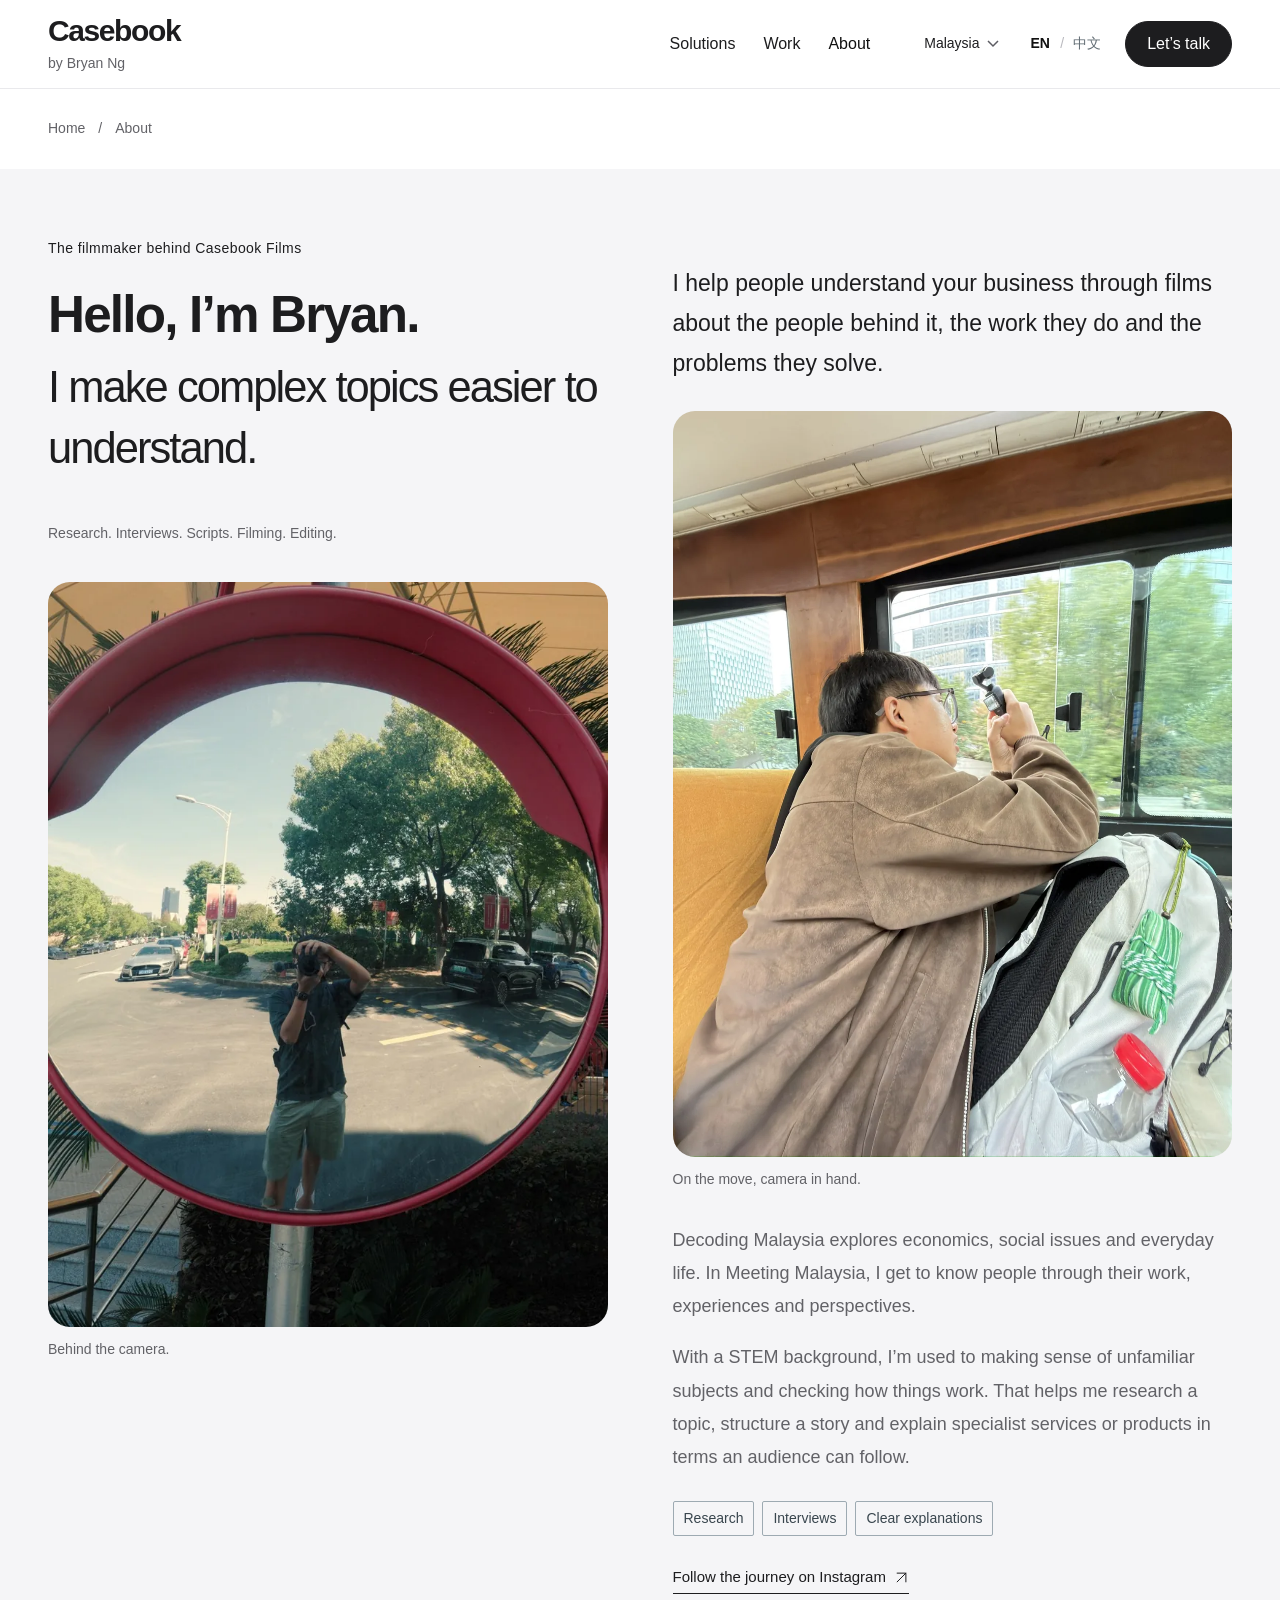
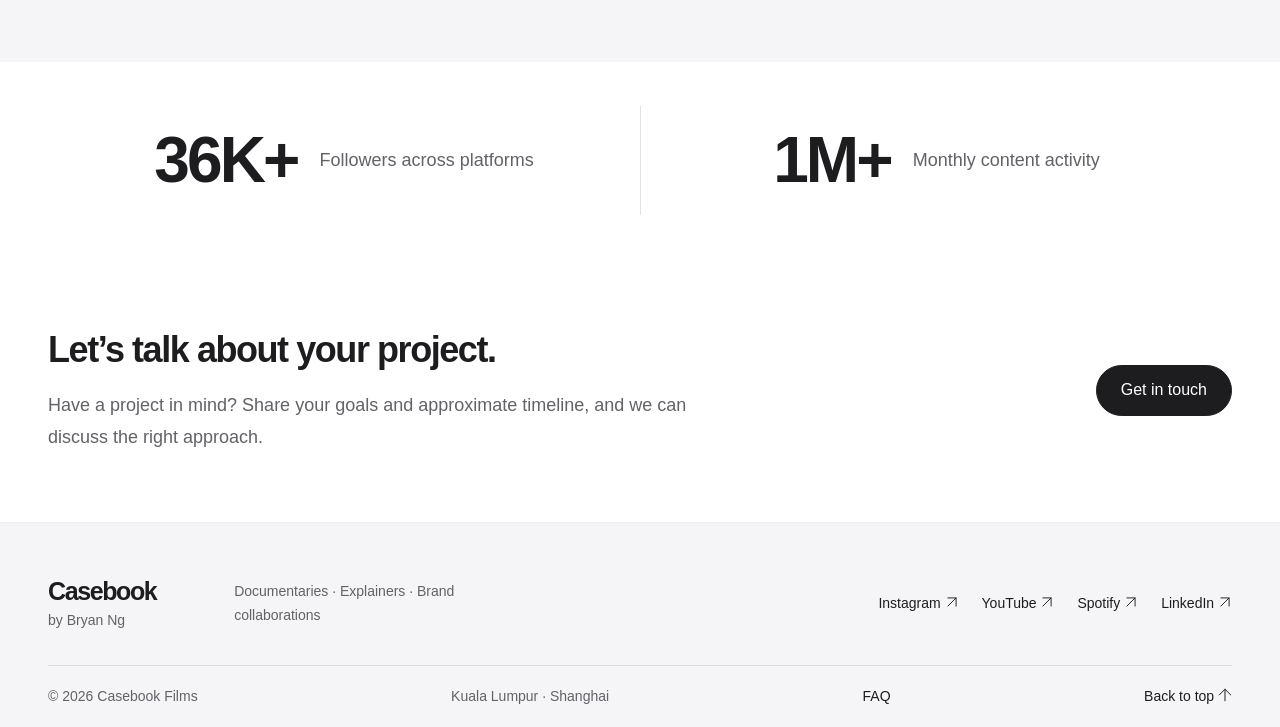
==== commit 3def29a0: "Refresh Casebook Films branding and image-led website layout" ====
--- a/about.html
+++ b/about.html
@@ -4,49 +4,47 @@
   <meta charset="utf-8">
   <meta name="viewport" content="width=device-width,initial-scale=1">
   <meta name="theme-color" content="#ffffff">
-  <meta name="description" content="Bryan Ng — Malaysian content creator. Documentaries, explainers and social media content for people, brands and businesses.">
-  <meta property="og:title" content="Bryan Ng — Content Creator">
-  <meta property="og:description" content="Explore documentaries, economic and social explainers, and content collaboration options with Bryan Ng.">
+  <meta name="description" content="Casebook Films by Bryan Ng. People and professional documentaries, explainers and brand content in Kuala Lumpur and Shanghai.">
+  <meta property="og:title" content="About — Casebook Films">
+  <meta property="og:site_name" content="Casebook Films">
+  <meta property="og:description" content="Explore films and content production by Bryan Ng, the filmmaker behind Casebook Films.">
   <meta property="og:type" content="website">
-  <title>About — Bryan Ng</title>
-  <link rel="icon" href="assets/favicon.svg" type="image/svg+xml">
+  <title>About — Casebook Films</title>
+  <link rel="icon" href="assets/favicon.svg?v=6dbceaea9d27" type="image/svg+xml">
   <link rel="stylesheet" href="styles.css?v=fe4a845cd512">
-  <link rel="stylesheet" href="pages.css?v=c6ac87a82911">
-  <link rel="stylesheet" href="theme.css?v=e8e66fe3594d">
-  <script defer src="content.js?v=784726dba604"></script>
-  <script defer src="app.js?v=69526fcc98ad"></script>
+  <link rel="stylesheet" href="pages.css?v=117afae10e9e">
+  <link rel="stylesheet" href="theme.css?v=1032e75e91d5">
+  <link rel="stylesheet" href="studio.css?v=6729bcbd3174">
+  <script defer src="content.js?v=552c0a957ea0"></script>
+  <script defer src="app.js?v=acbb9dbcc4d1"></script>
 </head>
 <body data-page="about" data-page-title="aboutPageTitle">
   <a class="skip-link" href="#main" data-i18n="skip">Skip to content</a>
-  <div class="topline"><div class="wrap">
-    <div class="topline-meta"><span class="topline-location"><svg viewBox="0 0 24 24" aria-hidden="true"><path d="M19 10c0 5-7 11-7 11S5 15 5 10a7 7 0 1 1 14 0Z"/><circle cx="12" cy="10" r="2.5"/></svg><span data-i18n="topline">Kuala Lumpur · Shanghai</span></span>
-    <label class="region-control"><span data-i18n="regionLabel">Project region</span><select id="region-select"><option value="my" data-i18n="regionMalaysia">Malaysia</option><option value="cn" data-i18n="regionChina">China</option></select></label></div>
-    <nav class="top-socials" aria-label="Social profiles and contact options" data-i18n-aria-label="quickLinksLabel">
-      <a id="top-youtube" data-region-only="my" class="top-social-button" href="https://www.youtube.com/@bryanng3000" target="_blank" rel="noopener noreferrer" aria-label="YouTube channel" title="YouTube" data-i18n-aria-label="socialYouTube"><svg viewBox="0 0 24 24" aria-hidden="true"><rect x="2.5" y="5" width="19" height="14" rx="4"/><path d="m10 9 5 3-5 3Z"/></svg></a>
-      <a id="top-email" class="top-social-button" href="mailto:bryanng.media@gmail.com" aria-label="Send an email" title="Email" data-i18n-aria-label="socialEmail"><svg viewBox="0 0 24 24" aria-hidden="true"><rect x="3" y="5" width="18" height="14" rx="2"/><path d="m3 6 9 7 9-7"/></svg></a>
-      <a id="top-whatsapp" class="top-social-button" data-region-only="my" data-contact-whatsapp href="https://wa.me/60129580017" target="_blank" rel="noopener noreferrer" aria-label="Chat on WhatsApp" title="WhatsApp" data-i18n-aria-label="socialWhatsApp"><svg viewBox="0 0 24 24" aria-hidden="true"><path d="m4 17-1 4 4-1a9 9 0 1 0-3-3Z"/><path d="M8 7c0 5 4 9 9 9l1-3-3-1-1 1c-2-1-3-2-3-3l1-1-2-3Z"/></svg></a>
-      <button id="top-wechat" class="top-social-button" data-region-only="cn" data-open-wechat type="button" aria-label="Contact on WeChat" title="WeChat" data-i18n-aria-label="socialWeChat" hidden><svg viewBox="0 0 24 24" aria-hidden="true"><path d="M14 13a7 7 0 0 1-7 1l-4 2 1-4A6 6 0 1 1 14 13Z"/><path d="M20 20l-3-1a6 6 0 1 1 3-2Z"/><path d="M6 7h.1M10 7h.1M13 13h.1M17 13h.1" stroke-width="2.4"/></svg></button>
-      <a id="top-instagram" data-region-only="my" class="top-social-button" href="https://www.instagram.com/bryanng_3000/" target="_blank" rel="noopener noreferrer" aria-label="Instagram profile" title="Instagram" data-i18n-aria-label="socialInstagram"><svg viewBox="0 0 24 24" aria-hidden="true"><rect x="3" y="3" width="18" height="18" rx="5"/><circle cx="12" cy="12" r="4"/><circle cx="17.5" cy="6.5" r=".7"/></svg></a>
-      <a id="top-douyin" class="top-social-button" data-region-only="cn" href="https://v.douyin.com/7Cl1AEIkCSQ/" target="_blank" rel="noopener noreferrer" aria-label="Douyin profile" title="Douyin" data-i18n-aria-label="socialDouyin" hidden><svg viewBox="0 0 24 24" aria-hidden="true"><path d="M14 3v13a4 4 0 1 1-4-4M14 3c.5 4 3 6 6 6M11 13v3a1 1 0 1 1-1-1"/></svg></a>
-      <a id="top-bilibili" class="top-social-button" data-region-only="cn" href="https://space.bilibili.com/3546916067477849" target="_blank" rel="noopener noreferrer" aria-label="Bilibili profile" title="Bilibili" data-i18n-aria-label="socialBilibili" hidden><svg viewBox="0 0 24 24" aria-hidden="true"><rect x="3" y="7" width="18" height="14" rx="3"/><path d="m7 3 3 4m7-4-3 4M7 13h2m6 0h2M9 17l3 1 3-1"/></svg></a>
-    </nav>
-  </div></div>
   <header class="header" id="top">
     <div class="wrap nav-wrap">
-      <a class="wordmark" href="index.html" aria-label="Bryan Ng home" data-i18n-aria-label="homeLabel">Bryan Ng<span>.</span><small data-i18n="creatorLabel">CONTENT CREATOR</small></a>
-      <nav class="main-nav" id="main-nav" aria-label="Main navigation" data-i18n-aria-label="navLabel"><a href="index.html#solutions" data-nav="solutions" data-i18n="navSolutions">Solutions</a><a href="work.html" data-nav="work" data-i18n="navWork">Work</a><a href="about.html" data-nav="about" data-i18n="navAbout">About</a></nav>
-      <div class="nav-actions"><div class="language" aria-label="Language" data-i18n-aria-label="languageLabel"><button type="button" data-lang="en" class="active" aria-pressed="true">EN</button><span>/</span><button type="button" data-lang="zh" aria-pressed="false">中文</button></div><a href="contact.html" class="button small dark" data-i18n="letsTalk">Let’s talk ↗</a><button class="menu-button" id="menu-button" aria-label="Open menu" aria-expanded="false" aria-controls="main-nav"><span></span><span></span></button></div>
+      <a class="wordmark" href="index.html" aria-label="Casebook Films home" data-i18n-aria-label="homeLabel"><span class="brand-name" data-i18n="brandName">Casebook</span><small data-i18n="creatorLabel">by Bryan Ng</small></a>
+      <nav class="main-nav" id="main-nav" aria-label="Main navigation" data-i18n-aria-label="navLabel">
+        <a href="index.html#solutions" data-nav="solutions" data-i18n="navSolutions">Solutions</a>
+        <a href="work.html" data-nav="work" data-i18n="navWork">Work</a>
+        <a href="about.html" data-nav="about" data-i18n="navAbout">About</a>
+        <div class="nav-settings">
+          <label class="region-control"><span class="visually-hidden" data-i18n="regionLabel">Project region</span><select id="region-select"><option value="my" data-i18n="regionMalaysia">Malaysia</option><option value="cn" data-i18n="regionChina">China</option></select></label>
+          <div class="language" aria-label="Language" data-i18n-aria-label="languageLabel"><button type="button" data-lang="en" class="active" aria-pressed="true">EN</button><span>/</span><button type="button" data-lang="zh" aria-pressed="false">中文</button></div>
+          <a href="contact.html" class="button small dark nav-contact" data-i18n="letsTalk">Let’s talk</a>
+        </div>
+      </nav>
+      <div class="nav-actions"><button class="menu-button" id="menu-button" aria-label="Open menu" aria-expanded="false" aria-controls="main-nav"><span></span><span></span></button></div>
     </div>
   </header>
 
-  <main id="main"><nav class="wrap breadcrumbs" aria-label="Breadcrumb"><div class="breadcrumb-trail"><a class="" href="index.html"><span data-i18n="breadcrumbHome">Home</span><span aria-hidden="true">↗</span></a><span aria-hidden="true">/</span><span data-i18n="aboutPageTitle">About</span></div></nav><section class="about-section" id="about" aria-labelledby="about-title"><div class="wrap about-grid section">
+  <main id="main"><nav class="wrap breadcrumbs" aria-label="Breadcrumb"><div class="breadcrumb-trail"><a class="" href="index.html"><span data-i18n="breadcrumbHome">Home</span></a><span aria-hidden="true">/</span><span data-i18n="aboutPageTitle">About</span></div></nav><section class="about-section" id="about" aria-labelledby="about-title"><div class="wrap about-grid section">
       <div class="about-heading"><div class="eyebrow" data-i18n="aboutKicker">02 / THE PERSON BEHIND THE LENS</div><h1 id="about-title"><span data-i18n="aboutTitle">Hello, I’m Bryan.</span><em data-i18n="aboutTitle2">I make complex topics easier to understand.</em></h1><div class="handwritten" data-i18n="aboutSignature">Research. Interviews. Scripts. Filming. Editing.</div><figure class="about-photo about-photo-mirror"><img src="assets/bryan-camera-mirror.webp" alt="Bryan Ng 黄钲权 · 摄影 / Photography" width="769" height="1024" loading="lazy"><figcaption data-i18n="aboutMirrorCaption">Behind the camera.</figcaption></figure></div>
       <div class="about-copy"><p class="lead" data-i18n="aboutLead">I help people understand your business through films about the people behind it, the work they do and the problems they solve.</p><figure class="about-photo about-photo-tram"><img src="assets/bryan-filming-tram.webp" alt="Bryan Ng 黄钲权 · 拍摄途中 / Filming on a tram" width="1100" height="1467" loading="lazy"><figcaption data-i18n="aboutTramCaption">On the move, camera in hand.</figcaption></figure><p data-i18n="aboutBody">Decoding Malaysia explores economics, social issues and everyday life. In Meeting Malaysia, I get to know people through their work, experiences and perspectives.</p><p data-i18n="aboutBody2">With a STEM background, I’m used to making sense of unfamiliar subjects and checking how things work. That helps me research a topic, structure a story and explain specialist services or products in terms an audience can follow.</p><div class="about-tags"><span data-i18n="tag1">Research</span><span data-i18n="tag2">Interviews</span><span data-i18n="tag3">Clear explanations</span></div><a class="text-link" id="follow-journey-link" href="https://www.instagram.com/bryanng_3000/" target="_blank" rel="noopener noreferrer"><span data-i18n="followJourney">Follow the journey on Instagram</span> ↗</a></div>
-    </div></section><section class="audience-section" id="audience" aria-label="Followers and monthly content activity" data-i18n-aria-label="audienceMetricsLabel"><div class="wrap audience-metrics"><div class="audience-total"><strong id="total-followers">36K+</strong><p id="total-followers-label" data-i18n="totalFollowers">Followers across platforms</p></div><div class="audience-total monthly-metric"><strong id="monthly-metric">1M+</strong><div><p data-i18n="monthlyMetricLabel">Monthly content activity</p></div></div></div></section><section class="wrap page-contact section"><div><h2 data-i18n="pageContact">Let’s talk about your project.</h2><p data-i18n="pageContactBody">Have a project in mind? Share your goals and approximate timeline, and we can discuss the right approach.</p></div><a class="button blue" href="contact.html"><span data-i18n="homeContactCTA">Get in touch</span><span aria-hidden="true">↗</span></a></section></main>
-  <footer class="footer"><div class="wrap footer-main"><a class="wordmark" href="index.html">Bryan Ng<span>.</span></a><p data-i18n="footerLine">Documentaries · Explainers · Brand collaborations</p><div class="footer-socials" id="footer-socials"><a href="https://www.instagram.com/bryanng_3000/" target="_blank" rel="noopener noreferrer">Instagram ↗</a><a href="https://www.youtube.com/@bryanng3000" target="_blank" rel="noopener noreferrer">YouTube ↗</a><a href="https://open.spotify.com/show/7DqBiceoVwtTdMZbNSoP07" target="_blank" rel="noopener noreferrer">Spotify ↗</a><a href="https://www.linkedin.com/in/bryanng3000/" target="_blank" rel="noopener noreferrer">LinkedIn ↗</a></div></div><div class="wrap footer-bottom"><span>© <span id="year">2026</span> Bryan Ng.</span><span data-i18n="footerDraft">Portfolio draft · More stories to come.</span><a href="index.html#faq" data-i18n="faqNav">FAQ</a><a href="#top" data-i18n="backTop">Back to top ↑</a></div></footer>
+    </div></section><section class="audience-section" id="audience" aria-label="Followers and monthly content activity" data-i18n-aria-label="audienceMetricsLabel"><div class="wrap audience-metrics"><div class="audience-total"><strong id="total-followers">36K+</strong><p id="total-followers-label" data-i18n="totalFollowers">Followers across platforms</p></div><div class="audience-total monthly-metric"><strong id="monthly-metric">1M+</strong><div><p data-i18n="monthlyMetricLabel">Monthly content activity</p></div></div></div></section><section class="wrap page-contact section"><div><h2 data-i18n="pageContact">Let’s talk about your project.</h2><p data-i18n="pageContactBody">Have a project in mind? Share your goals and approximate timeline, and we can discuss the right approach.</p></div><a class="button blue" href="contact.html"><span data-i18n="homeContactCTA">Get in touch</span></a></section></main>
+  <footer class="footer"><div class="wrap footer-main"><a class="wordmark" href="index.html" aria-label="Casebook Films home" data-i18n-aria-label="homeLabel"><span class="brand-name" data-i18n="brandName">Casebook</span><small data-i18n="creatorLabel">by Bryan Ng</small></a><p data-i18n="footerLine">Documentaries · Explainers · Brand collaborations</p><div class="footer-socials" id="footer-socials"><a href="https://www.instagram.com/bryanng_3000/" target="_blank" rel="noopener noreferrer">Instagram ↗</a><a href="https://www.youtube.com/@bryanng3000" target="_blank" rel="noopener noreferrer">YouTube ↗</a><a href="https://open.spotify.com/show/7DqBiceoVwtTdMZbNSoP07" target="_blank" rel="noopener noreferrer">Spotify ↗</a><a href="https://www.linkedin.com/in/bryanng3000/" target="_blank" rel="noopener noreferrer">LinkedIn ↗</a></div></div><div class="wrap footer-bottom"><span>© <span id="year">2026</span> <span data-i18n="brandFullName">Casebook Films</span></span><span data-i18n="footerDraft">Portfolio draft · More stories to come.</span><a href="index.html#faq" data-i18n="faqNav">FAQ</a><a href="#top" data-i18n="backTop">Back to top ↑</a></div></footer>
   <dialog id="service-rates-dialog" class="service-rates-dialog" aria-labelledby="service-rates-title"><div class="dialog-heading"><h2 id="service-rates-title"></h2><button type="button" class="close-dialog" aria-label="Close category rates" data-i18n-aria-label="closeRates">×</button></div><div class="rate-region-label" data-i18n="ratesRegion">Malaysia reference rates · MYR / RM</div><p data-i18n="ratesUnit">Reference rates for one content item or placement.</p><table class="rates-table"><thead><tr><th scope="col" data-i18n="ratesService">Content / service</th><th scope="col" data-i18n="ratesPrice">Reference price</th></tr></thead><tbody id="category-rates-body"></tbody></table><div class="usage-option"><h3 data-i18n="ratesUsageTitle">Optional usage rights</h3><div class="usage-option-row"><span data-i18n="ratesUsageItem">One month of online usage</span><strong id="usage-rate"></strong></div><p data-i18n="ratesUsageNote">Tell me where and how you plan to use the content so we can agree on the scope and term.</p></div><a href="contact.html" class="button blue" id="rate-contact-link" data-i18n="ratesContact">Discuss a collaboration ↗</a></dialog>
   <dialog id="wechat-dialog" class="wechat-dialog" aria-labelledby="wechat-dialog-title"><div class="dialog-heading"><h2 id="wechat-dialog-title" data-i18n="wechatTitle">Let’s connect on WeChat</h2><button type="button" class="close-dialog" aria-label="Close WeChat contact details" data-i18n-aria-label="closeWechat">×</button></div><p data-i18n="wechatInstruction">Copy the WeChat ID, then search for it in WeChat to add me.</p><strong class="wechat-id-large" data-wechat-id>bryanng3000</strong><p class="wechat-note" data-i18n="wechatNote">Please include “合作+名称” in your friend request.</p><button class="button blue" type="button" data-copy-wechat data-i18n="copyWechat">Copy WeChat ID</button></dialog>
-  <dialog id="film-dialog" class="film-dialog"><div class="dialog-heading"><span id="film-dialog-title"></span><button type="button" class="close-dialog" aria-label="Close video" data-i18n-aria-label="closeVideoLabel">×</button></div><div id="film-player"></div><a id="film-external" class="text-link" target="_blank" rel="noopener noreferrer" data-i18n="watchYouTube">Watch on YouTube ↗</a></dialog>
+  <dialog id="film-dialog" class="film-dialog"><div class="dialog-heading"><span id="film-dialog-title"></span><button type="button" class="close-dialog" aria-label="Close video" data-i18n-aria-label="closeVideoLabel">×</button></div><div id="film-player"></div><a id="film-external" class="text-link" target="_blank" rel="noopener noreferrer" data-i18n="watchPlatform">Watch on YouTube ↗</a></dialog>
   <div class="toast" id="toast" role="status" aria-live="polite"></div>
 </body>
 </html>
--- a/pages.css
+++ b/pages.css
@@ -208,3 +208,28 @@
 }
 
 .detail-work .work-grid{align-items:start}
+
+/* One selected film at a time on the home and Work pages. */
+.work-grid.film-carousel{display:block;min-width:0}
+.work-section .film-carousel{max-width:960px;margin-inline:auto}
+.film-carousel:focus-visible{outline:3px solid #4c5e69;outline-offset:7px}
+.film-carousel-stage{position:relative;min-width:0}
+.film-carousel-controls{position:absolute;top:0;left:0;width:100%;aspect-ratio:16/9;display:flex;align-items:center;justify-content:space-between;padding-inline:16px;pointer-events:none}
+.film-carousel-arrow{pointer-events:auto;display:grid;place-items:center;width:48px;height:48px;padding:0;border:1px solid #c2c8cc;border-radius:50%;background:#ffffffed;color:#20272c;box-shadow:0 3px 14px #10171c20;transition:background .2s,transform .2s}
+.film-carousel-arrow .ui-icon{width:23px;height:23px}
+.film-carousel-arrow:hover{background:#fff;transform:scale(1.06)}
+.film-carousel-arrow:disabled{opacity:.45}
+.film-carousel .work-info{min-height:112px;align-items:flex-start}
+.film-carousel .work-info>div{flex:1;min-width:0}
+.film-carousel .work-info h3{max-width:none;font-size:22px;line-height:1.5}
+.film-carousel .work-type{font-size:14px;line-height:1.7;letter-spacing:.02em}
+.film-carousel-status,.home-more .film-carousel-status{margin:0;padding-top:10px;border-top:1px solid var(--line);font-size:15px;line-height:1.6;font-variant-numeric:tabular-nums;letter-spacing:.08em;text-align:right;color:var(--muted)}
+@media(max-width:640px){
+ .film-carousel-controls{padding-inline:10px}
+ .film-carousel-arrow{width:44px;height:44px}
+ .film-carousel .work-info{min-height:148px}
+ .film-carousel .work-info h3{font-size:20px;line-height:1.5}
+ .film-carousel .work-type{font-size:13px}
+ .film-carousel-status,.home-more .film-carousel-status{font-size:14px}
+}
+@media(prefers-reduced-motion:reduce){.film-carousel-arrow{transition:none}}
--- a/theme.css
+++ b/theme.css
@@ -8,6 +8,9 @@
 .topline .top-social-button:hover{background:#e7ebed;border-color:#6c7880}
 .region-control select,.region-control option{background:#fff;color:#20272c;border-color:#9fa9af}
 .header{background:rgba(255,255,255,.97);border-color:var(--line)}
+.wordmark .brand-name{color:var(--ink)}
+html[lang="zh-CN"] .wordmark .brand-name{letter-spacing:.02em}
+.wordmark small{font-size:14px;line-height:1.35;font-weight:500;letter-spacing:0;margin-top:7px;color:var(--muted)}
 .main-nav{background:transparent}
 .main-nav a:hover,.text-link:hover,.breadcrumbs a:hover,.home-unsure:hover{color:#000}
 .language button{color:#626d74}
--- a/studio.css
+++ b/studio.css
@@ -0,0 +1,277 @@
+/* Casebook Films: large images, clear type and progressive detail. */
+:root{--wrap:1280px;--paper:#fff;--ink:#1d1d1f;--muted:#626267;--line:#e6e6e9;--blue:#1d1d1f;--blue-light:#f5f5f7}
+html{scroll-padding-top:100px}
+body{font-family:-apple-system,BlinkMacSystemFont,"Segoe UI","PingFang SC","Microsoft YaHei",sans-serif;font-size:18px;line-height:1.65}
+.wrap{width:min(var(--wrap),calc(100% - 96px))}
+.visually-hidden{position:absolute;width:1px;height:1px;padding:0;margin:-1px;overflow:hidden;clip:rect(0,0,0,0);white-space:nowrap;border:0}
+h1,h2,h3{font-weight:600;letter-spacing:-.04em}
+h1 em,h2 em,h3 em,html[lang="zh-CN"] em{font-family:inherit;font-style:normal}
+.eyebrow{font-size:14px;line-height:1.6;font-weight:500;letter-spacing:.03em;text-transform:none}
+.section{padding-block:96px}
+.button,.button.small{min-height:48px;padding:13px 24px;border-radius:999px;font-size:16px;line-height:1.4;font-weight:500;gap:10px}
+.button:hover{transform:none}
+.button.blue,.button.dark,.button.lemon{background:#1d1d1f;border-color:#1d1d1f}
+.button.blue:hover,.button.dark:hover,.button.lemon:hover{background:#414144;border-color:#414144}
+.button.outline,.button.outline-white{border-color:#c7c7cc;background:transparent}
+.button.outline:hover,.button.outline-white:hover{background:#ededf0;border-color:#ababaf}
+.text-link{font-size:16px;line-height:1.6;font-weight:500;gap:8px}
+a:focus-visible,button:focus-visible,select:focus-visible,summary:focus-visible{outline:3px solid #596b80;outline-offset:5px}
+
+/* One compact navigation, with region and language in the mobile menu. */
+.header{background:#ffffffed;backdrop-filter:blur(20px);border-bottom:1px solid #e9e9ec}
+.nav-wrap{height:88px;gap:32px}
+.wordmark{font-size:30px;letter-spacing:-1.4px;line-height:1.08;flex-shrink:0}
+.wordmark small{font-size:14px;line-height:1.35;letter-spacing:0;margin-top:6px;color:#626267}
+.main-nav{display:flex;align-items:center;gap:28px;margin:0 0 0 auto;background:transparent}
+.main-nav a{font-size:16px;line-height:1.5;font-weight:500}
+.main-nav a[aria-current="page"]{text-decoration:none;color:#111}
+.main-nav a[data-nav]:hover{color:#707076}
+.nav-settings{display:flex;align-items:center;gap:22px;margin-left:18px}
+.region-control{display:inline-flex;align-items:center;gap:0;letter-spacing:0}
+.region-control select{appearance:none;-webkit-appearance:none;border:0;border-radius:8px;padding:10px 25px 10px 8px;min-height:44px;font-size:14px;line-height:1.5;font-weight:500;background-color:transparent;color:var(--ink);background-image:url("data:image/svg+xml,%3Csvg xmlns='http://www.w3.org/2000/svg' width='12' height='8' viewBox='0 0 12 8'%3E%3Cpath d='m1 1 5 5 5-5' fill='none' stroke='%235d5d63' stroke-width='1.5'/%3E%3C/svg%3E");background-repeat:no-repeat;background-position:right 6px center}
+.region-control select:hover{background-color:#f5f5f7}
+.language{gap:7px;font-size:14px}
+.language button{font-size:14px;min-height:44px;min-width:26px;padding:8px 2px}
+.language span{color:#b9b9be}
+.main-nav .nav-contact{font-size:16px;min-height:44px;padding:11px 21px;color:#fff;white-space:nowrap}
+.nav-actions{display:none}
+
+/* A real photograph takes centre stage; no blocking intro or video download. */
+.home-hero{display:block;padding-block:72px 80px}
+.home-hero-copy{display:grid;grid-template-columns:1.25fr 1fr;align-items:end;gap:56px;margin-bottom:46px}
+.home-hero .eyebrow{margin-bottom:20px;color:#626267;letter-spacing:.02em}
+.home-hero h1,html[lang="zh-CN"] .home-hero h1{font-size:clamp(48px,5.1vw,76px);font-weight:600;letter-spacing:-.045em;line-height:1.13}
+.home-hero h1 em{font-size:inherit;line-height:inherit;letter-spacing:inherit;display:block;margin-top:4px}
+html[lang="zh-CN"] .home-hero h1{letter-spacing:-.035em;line-height:1.23}
+.home-hero-intro{max-width:470px;padding-bottom:2px}
+.home-intro{max-width:none;font-size:20px;line-height:1.75;margin:0;color:#626267}
+.home-hero .hero-buttons{display:flex;flex-direction:row;align-items:center;gap:12px;flex-wrap:wrap;margin-top:25px}
+.home-feature{position:relative;isolation:isolate;aspect-ratio:2.32;overflow:hidden;background:#ececef;border-radius:28px}
+.home-feature>img{display:block;width:100%;height:100%;object-fit:cover;object-position:center 42%;filter:none}
+.home-feature:after{content:"";position:absolute;inset:60% 0 0;background:linear-gradient(transparent,#101218a6);pointer-events:none}
+.home-feature figcaption{position:absolute;inset:auto 32px 25px;z-index:1;color:#fff;display:flex;align-items:flex-end;justify-content:space-between;gap:24px;line-height:1.6}
+.home-feature figcaption>div{display:flex;flex-direction:column;gap:3px}
+.feature-label{font-size:14px;font-weight:500;letter-spacing:.04em}
+.feature-credit{font-size:18px;font-weight:500}
+.feature-location{font-size:14px;white-space:nowrap}
+
+/* Three solution pages remain distinct, each with a visual entry. */
+.solutions-section{background:#f5f5f7;border:0;padding-block:86px 94px}
+.section-top{align-items:flex-end;margin-bottom:38px;gap:40px}
+.section-top .eyebrow{margin-bottom:15px}
+.solutions-section h2,.home-more h2{font-size:clamp(36px,4vw,54px);line-height:1.23;font-weight:600;letter-spacing:-.035em}
+.solutions-section .section-description{font-size:18px;line-height:1.75;max-width:360px}
+.solution-grid{display:grid;grid-template-columns:repeat(3,minmax(0,1fr));gap:24px;border:0;background:none}
+.solution-card,.solution-card+.solution-card{padding:0;border:0;border-radius:26px;overflow:hidden;background:#fff;display:flex;flex-direction:column;box-shadow:0 3px 16px #1d1d1f04;transition:box-shadow .2s}
+.solution-card:hover{background:#fff;box-shadow:0 8px 28px #1d1d1f12}
+.solution-visual{aspect-ratio:16/9;background:#ededf0;overflow:hidden}
+.solution-visual img{display:block;width:100%;height:100%;object-fit:contain}
+.solution-copy{display:flex;flex:1;flex-direction:column;padding:28px 27px 30px}
+.solution-copy .solution-format{font-size:14px;line-height:1.65;font-weight:500;color:#626267;margin:0 0 13px;letter-spacing:0}
+.solution-copy h3{font-size:27px;font-weight:600;line-height:1.3;letter-spacing:-.035em;margin:0 0 16px}
+.solution-copy .solution-description{font-size:17px;line-height:1.8;color:#626267;margin:0 0 25px}
+.solution-card-bottom{display:flex;flex-direction:row;gap:0;border:0;padding-top:0;margin-top:auto}
+.solution-link{display:inline-flex;align-items:center;min-height:44px;font-size:16px;font-weight:500;color:#1d1d1f;border-bottom:1px solid #bdbdc3}
+.solution-card:hover .solution-link{border-bottom-color:#1d1d1f}
+
+/* Editorial work, compact proof points and clear next steps. */
+.audience-section{border:0;padding-block:44px;background:#fff}
+.audience-total>strong{font-size:64px;letter-spacing:-.045em;font-weight:600}
+.audience-metrics .audience-total p{font-size:18px;color:#626267;font-weight:400}
+.audience-metrics .audience-total+.audience-total{border-color:#e1e1e6}
+.home-more{grid-template-columns:1.5fr 1fr;gap:44px 56px;padding-block:72px 88px}
+.home-more-heading{max-width:820px}
+.home-more-heading .eyebrow{margin-bottom:16px}
+.home-more-heading>p{font-size:19px;line-height:1.75;margin:20px 0 0;max-width:680px}
+.work-card .work-image{border-radius:22px;overflow:hidden}
+.work-info h3,.home-featured .work-info h3{font-size:22px;line-height:1.5;letter-spacing:-.025em;font-weight:550}
+.work-type,.home-featured .work-type,.film-carousel .work-type{font-size:14px;line-height:1.7;letter-spacing:0}
+.home-more .home-more-links h3{font-size:26px;letter-spacing:-.03em}
+.home-more-links{gap:20px}
+.home-more-links article,.home-more-links article+article{padding:28px;border:0;background:#f5f5f7;border-radius:22px}
+.home-more-links p{font-size:17px;line-height:1.8}
+.home-partners{border-color:#ededf0;padding-block:38px;background:#fff}
+.brand-group .partner-card{border-color:#e0e0e5;background:#f5f5f7;border-radius:18px}
+.motion-toggle{border-radius:999px;border-color:#d0d0d5}
+.home-next{padding-block:72px;border:0;background:#f5f5f7}
+.home-next-grid{gap:24px}
+.home-next article,.home-next article+article{padding:38px;border:0;background:#fff;border-radius:26px;display:flex;flex-direction:column;align-items:flex-start}
+.home-next h2{font-size:30px;font-weight:600;line-height:1.35}
+.home-next p{font-size:18px;line-height:1.8;margin-block:18px 27px}
+.home-next .button{margin-top:auto}
+.faq-heading h2{font-size:42px;font-weight:600}
+.faq-list summary{font-size:18px;padding-block:24px;line-height:1.6}
+.faq-list details p{font-size:17px;line-height:1.85}
+.footer{padding-top:12px;background:#f5f5f7;border-color:#ededf0}
+.footer-main p,.footer-socials,.footer-bottom{font-size:14px;line-height:1.7}
+.footer-socials{gap:15px 23px}
+
+/* Shared service, biography and enquiry pages inherit the same type scale. */
+.breadcrumbs{font-size:14px;line-height:1.7;padding-block:28px}
+.detail-hero h1,html[lang="zh-CN"] .detail-hero h1{font-size:clamp(36px,4vw,56px);font-weight:600;letter-spacing:-.035em;line-height:1.25}
+.detail-hero .eyebrow{font-size:14px;letter-spacing:.02em}
+.detail-intro{font-size:19px;line-height:1.85}
+.detail-hero figure{border-radius:24px}
+.detail-fit,.detail-work,.about-section,.reviews-section{background:#f5f5f7;border:0}
+.detail-fit li,.detail-production>div>p,.detail-service .service-card p,.detail-service .service-card ul,.detail-example-note{font-size:18px;line-height:1.85}
+.detail-service{border:0;overflow:hidden;border-radius:24px;background:#f5f5f7}
+.detail-service .service-card{background:#f5f5f7;padding:32px 32px 0}
+.detail-service .service-card h3{font-size:28px;line-height:1.4}
+.service-top{display:none}
+.detail-service .doc-price-footnote{font-size:14px;line-height:1.8}
+.detail-example-note{max-width:740px}
+.about-heading h1,.finder-copy h1,.contact-layout h1{font-size:clamp(36px,4vw,54px);font-weight:600;letter-spacing:-.035em;line-height:1.3}
+.about-heading h1 em{font-size:.85em;line-height:1.4}
+.about-copy p,.finder-copy p,.contact-layout p{font-size:18px;line-height:1.85}
+.about-copy .lead{font-size:23px;line-height:1.75}
+.about-photo img{border-radius:22px}
+.about-tags span,.about-photo figcaption,.handwritten,.finder-meta,.quiz-top .eyebrow,.quiz-top>span:last-child{font-size:14px;line-height:1.7}
+.quiz-card{border:0;border-radius:24px;box-shadow:0 4px 30px #1d1d1f08}
+.quiz-option{border-radius:14px;font-size:17px;line-height:1.65;padding:17px}
+.question-note,.quiz-back,.quiz-next,.quiz-privacy,.result-badge,.result-caption,.result-footnote{font-size:14px;line-height:1.7}
+.result-copy,.result-list,.result-secondary,.result-brief{font-size:17px;line-height:1.8}
+.result-secondary,.result-brief{border-radius:14px}
+.result-actions .button,.contact-buttons .button{font-size:16px}
+.page-contact h2{font-size:36px;font-weight:600}
+.page-contact p,.section-description{font-size:18px;line-height:1.8}
+.review-card{border-radius:24px;border:0}
+.placeholder-note,.partner-status,.sample-badge,.social-pending{font-size:14px}
+.review-person>div>span{font-size:14px}
+.contact-detail{font-size:18px}
+.contact-detail>span:first-child,.contact-layout .wechat-contact p,.contact-layout .contact-region,.underlined{font-size:14px}
+.service-rates-dialog,.wechat-dialog{border-radius:24px}
+.rates-table th,.rates-table td{font-size:16px;line-height:1.65}
+
+@media(max-width:1100px){
+ .main-nav{gap:20px}.nav-settings{margin-left:4px;gap:13px}
+ .nav-wrap{gap:24px}
+ .home-hero-copy{gap:38px}
+ .home-hero h1,html[lang="zh-CN"] .home-hero h1{font-size:52px}
+ .home-intro{font-size:18px}
+ .solution-copy{padding:25px 22px}
+ .solution-copy h3{font-size:24px}
+ .home-more{gap:36px}
+}
+@media(max-width:1040px){
+ .wrap{width:calc(100% - 64px)}
+ .nav-wrap{height:80px}
+ .nav-actions{display:flex;margin-left:auto}
+ .menu-button{display:block;width:44px;height:44px;padding:10px}
+ .main-nav{display:none;position:absolute;top:100%;left:0;right:0;margin:0;padding:26px 32px 32px;flex-direction:column;align-items:stretch;gap:0;background:#fffffffa;border-bottom:1px solid #e6e6e9;box-shadow:0 18px 24px #1d1d1f08;max-height:calc(100svh - 80px);overflow-y:auto}
+ .main-nav.open{display:flex}
+ .main-nav>a[data-nav]{font-size:22px;line-height:1.5;padding:13px 0}
+ .nav-settings{display:flex;align-items:center;flex-wrap:wrap;gap:18px;margin:20px 0 0;padding-top:20px;border-top:1px solid #e6e6e9}
+ .region-control select{border:1px solid #d5d5da;border-radius:12px;padding-left:13px;padding-right:30px;font-size:16px}
+ .language,.language button{font-size:16px}
+ .main-nav .nav-contact{margin-left:auto}
+ .home-hero{padding-block:54px 60px}
+ .home-hero-copy{grid-template-columns:1.2fr 1fr;gap:32px;margin-bottom:34px}
+ .home-hero h1,html[lang="zh-CN"] .home-hero h1{font-size:46px}
+ .home-hero .hero-buttons{gap:10px}
+ .home-hero .button{font-size:16px;padding-inline:18px}
+ .home-feature{aspect-ratio:1.9;border-radius:24px}
+ .solution-grid{grid-template-columns:1fr;gap:22px}
+ .solution-card{display:grid;grid-template-columns:1fr 1.1fr}
+ .solution-visual{aspect-ratio:auto;display:flex;align-items:center}
+ .solution-visual img{height:auto;aspect-ratio:16/9}
+ .solution-copy{padding:30px}
+ .solution-copy h3{font-size:28px}
+ .solution-copy .solution-description{margin-bottom:18px}
+ .home-more{grid-template-columns:1fr}
+ .home-more-links{grid-template-columns:1fr 1fr;gap:24px}
+ .home-more .home-more-links h3{font-size:25px}
+}
+@media(max-width:760px){
+ .home-hero-copy{grid-template-columns:1fr;gap:24px}
+ .home-hero-intro{max-width:620px}
+ .home-hero h1,html[lang="zh-CN"] .home-hero h1{font-size:clamp(42px,7vw,56px)}
+ .home-feature{aspect-ratio:1.6}
+ .section-top{flex-direction:column;align-items:flex-start;gap:20px}
+ .solutions-section .section-description{max-width:540px}
+ .home-next-grid{grid-template-columns:1fr}
+ .home-next article,.home-next article+article{padding:34px;border:0}
+ .home-more-links{grid-template-columns:1fr}
+ .faq-section{grid-template-columns:1fr;gap:30px}
+ .detail-hero{grid-template-columns:1fr;gap:30px}
+ .detail-hero figure{aspect-ratio:16/9}
+}
+@media(max-width:640px){
+ html{scroll-padding-top:90px}
+ .wrap{width:calc(100% - 40px)}
+ .section,body:not([data-page="index"]) .section{padding-block:56px}
+ .nav-wrap{height:76px;gap:18px}
+ .wordmark{font-size:28px}.wordmark small{font-size:14px;margin-top:5px}
+ .main-nav{padding:18px 20px 26px;max-height:calc(100svh - 76px)}
+ .nav-settings{gap:14px}
+ .main-nav .nav-contact{margin-left:0}
+ .home-hero{padding-block:36px 44px}
+ .home-hero-copy{gap:22px;margin-bottom:30px}
+ .home-hero .eyebrow{font-size:14px;margin-bottom:16px}
+ .home-hero h1,html[lang="zh-CN"] .home-hero h1{font-size:clamp(35px,10.1vw,48px);line-height:1.23;letter-spacing:-.04em}
+ .home-intro{font-size:18px;line-height:1.8}
+ .home-hero .hero-buttons{margin-top:22px;gap:10px}
+ .home-hero .button{padding:12px 19px;min-height:48px}
+ .home-feature{aspect-ratio:5/4;border-radius:22px}
+ .home-feature>img{object-position:center 38%}
+ .home-feature figcaption{inset:auto 20px 19px;gap:10px;align-items:flex-start;flex-direction:column}
+ .feature-label,.feature-location{font-size:14px}
+ .feature-credit{font-size:16px}
+ .home-feature figcaption>div{gap:2px}
+ .solutions-section{padding-block:52px 56px}
+ .solutions-section h2,.home-more h2{font-size:34px;line-height:1.3;letter-spacing:-.035em}
+ .solutions-section .section-top{margin-bottom:28px;gap:18px}
+ .solutions-section .section-description{font-size:17px}
+ .solution-grid{gap:22px}
+ .solution-card{display:flex;flex-direction:column;border-radius:22px}
+ .solution-visual{display:block;aspect-ratio:16/9}
+ .solution-visual img{width:100%;height:100%;object-fit:contain}
+ .solution-copy{padding:26px 24px}
+ .solution-copy h3{font-size:26px;margin-bottom:14px}
+ .solution-copy .solution-format{font-size:14px;margin-bottom:11px}
+ .solution-copy .solution-description{font-size:17px;line-height:1.8;margin-bottom:19px}
+ .audience-section{padding-block:32px}
+ .audience-metrics .audience-total{padding:8px 14px}
+ .audience-metrics .audience-total>strong{font-size:43px}
+ .audience-metrics .audience-total p{font-size:16px;line-height:1.6}
+ .home-more{padding-block:50px 58px;gap:30px}
+ .home-more-heading>p{font-size:17px;margin-top:16px}
+ .home-more-links article,.home-more-links article+article{padding:26px;border:0}
+ .home-featured .work-info h3,.film-carousel .work-info h3{font-size:20px}
+ .film-carousel .work-info{min-height:134px}
+ .home-partners{padding-block:30px}
+ .brand-group .partner-card{width:190px;flex-basis:190px}
+ .brand-group .partner-status{font-size:14px;line-height:1.6}
+ .home-next{padding-block:44px}
+ .home-next-grid{gap:20px}
+ .home-next article,.home-next article+article{padding:28px 24px;border:0;border-radius:22px}
+ .home-next h2{font-size:27px}
+ .home-next p{font-size:17px}
+ .faq-heading h2{font-size:34px}
+ .faq-list summary{font-size:17px;line-height:1.6;padding-right:28px}
+ .faq-list details p{font-size:17px}
+ .footer-main{gap:24px;padding-block:28px}
+ .footer-socials{margin:0;font-size:14px;gap:14px 20px}
+ .footer-main p,.footer-bottom{font-size:14px}
+ .breadcrumbs{font-size:14px;gap:15px;padding-block:22px}
+ .detail-hero h1,html[lang="zh-CN"] .detail-hero h1{font-size:36px}
+ .detail-intro,.detail-fit li,.detail-production>div>p,.detail-service .service-card p,.detail-service .service-card ul,.detail-example-note{font-size:17px}
+ .detail-service .service-card{padding:27px 24px 0}
+ .detail-service .service-card h3{font-size:26px}
+ .detail-service .service-bottom strong{font-size:23px}
+ .about-heading h1,.finder-copy h1,.contact-layout h1{font-size:36px;line-height:1.35}
+ .about-copy p,.finder-copy p,.contact-layout p{font-size:17px}
+ .about-copy .lead{font-size:21px}
+ .about-heading .handwritten,.about-photo figcaption,.about-tags span{font-size:14px}
+ .quiz-card{padding:26px 21px}
+ .quiz-option{font-size:16px;padding:15px}
+ .quiz-card h3{font-size:27px}
+ .result-copy,.result-list,.result-secondary,.result-brief{font-size:16px}
+ .page-contact h2{font-size:31px}
+ .page-contact p{font-size:17px}
+ .contact-detail{font-size:17px}
+ .service-rates-dialog{padding:26px 20px}
+ .rates-table th,.rates-table td{font-size:15px;padding:13px 7px}
+}
+@media(prefers-reduced-motion:reduce){
+ .solution-card,.button{transition:none}
+}
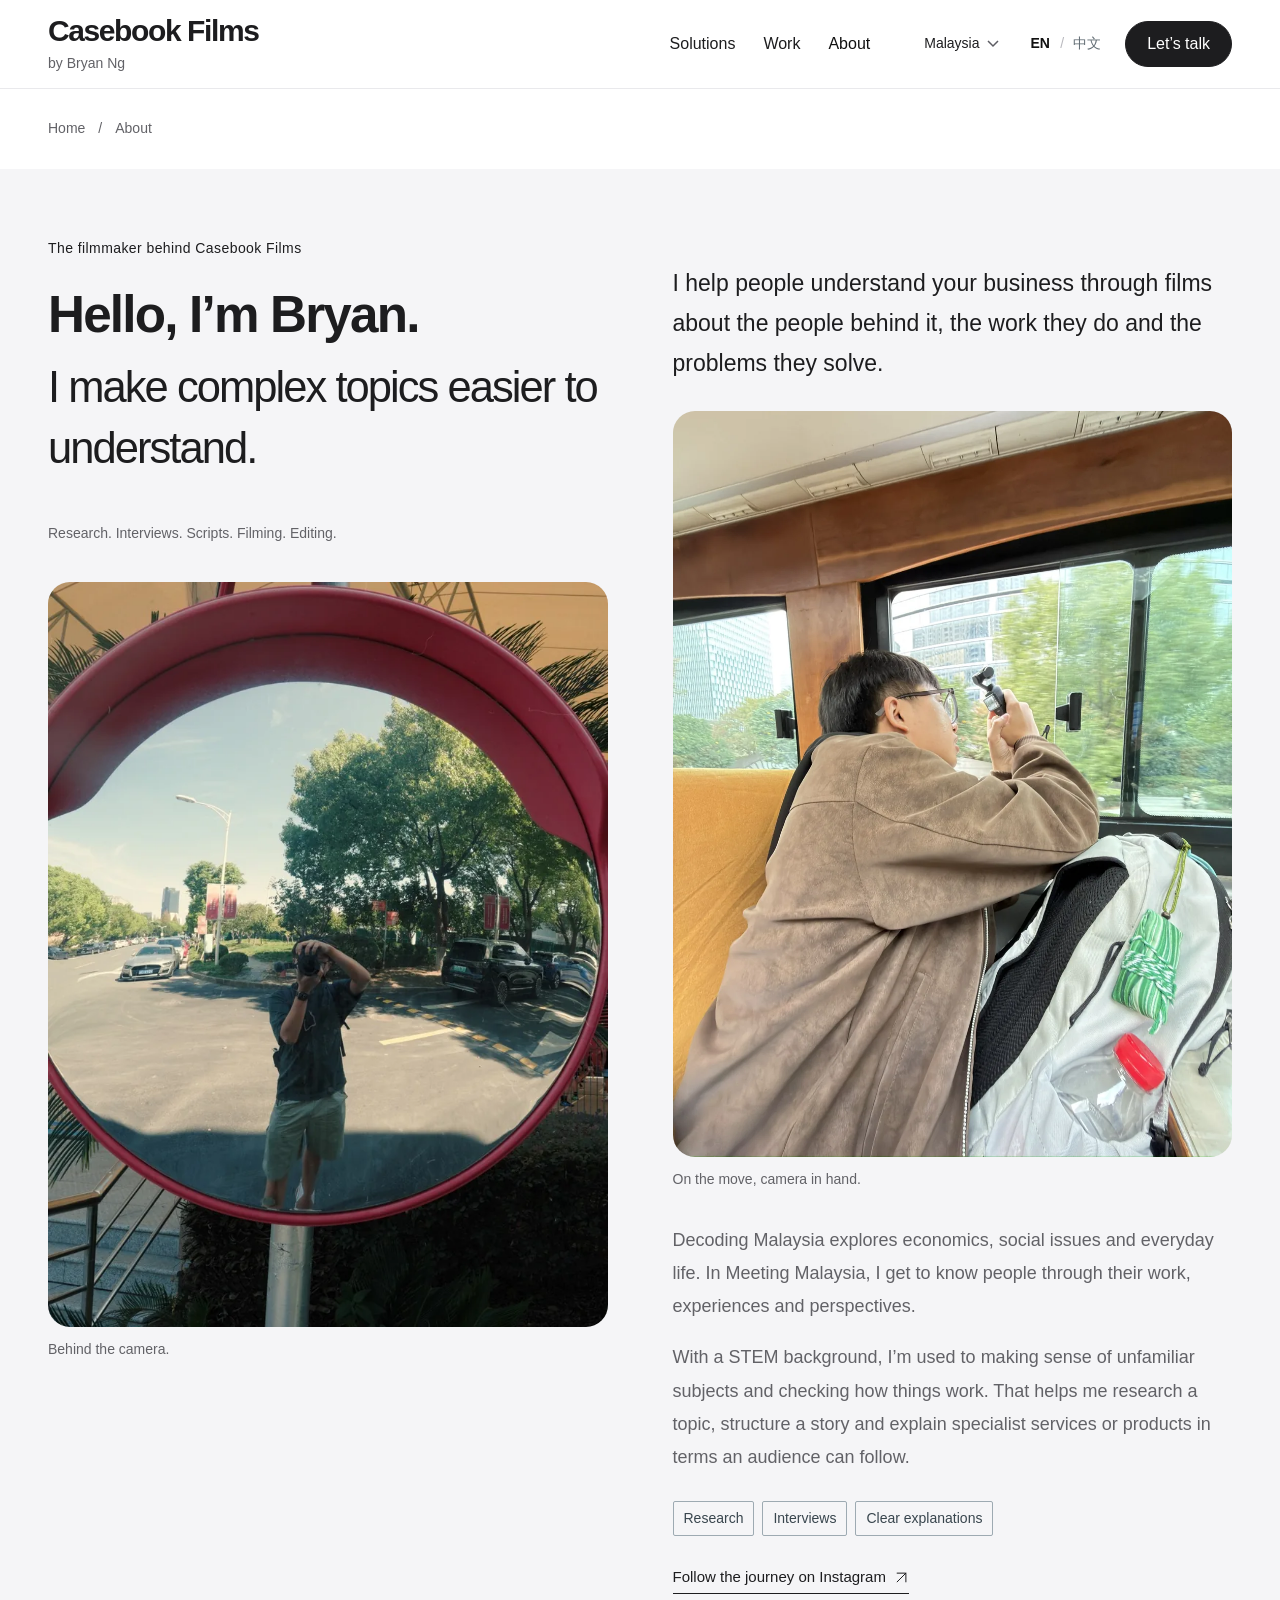
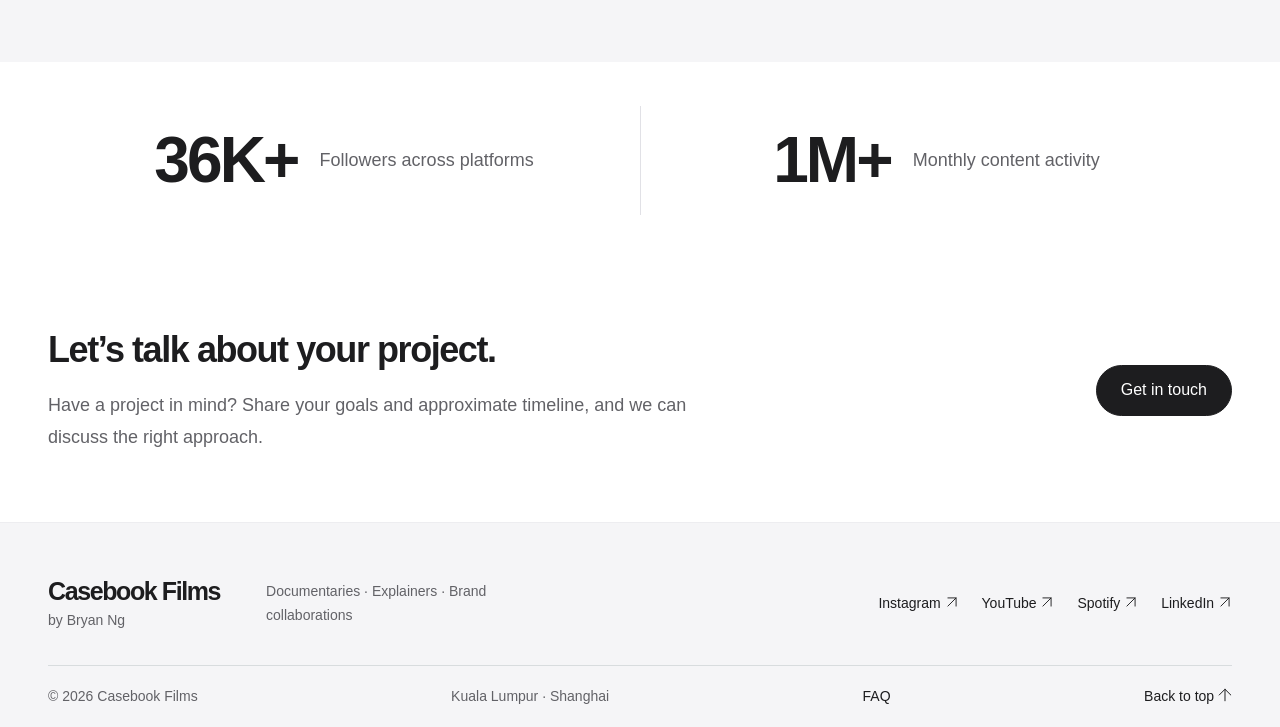
==== commit 5be46c35: "Use the full Casebook Films name in all English wordmarks" ====
--- a/about.html
+++ b/about.html
@@ -14,15 +14,15 @@
   <link rel="stylesheet" href="styles.css?v=fe4a845cd512">
   <link rel="stylesheet" href="pages.css?v=117afae10e9e">
   <link rel="stylesheet" href="theme.css?v=1032e75e91d5">
-  <link rel="stylesheet" href="studio.css?v=6729bcbd3174">
-  <script defer src="content.js?v=552c0a957ea0"></script>
-  <script defer src="app.js?v=acbb9dbcc4d1"></script>
+  <link rel="stylesheet" href="studio.css?v=b456efd14c1e">
+  <script defer src="content.js?v=0ea66f4663b8"></script>
+  <script defer src="app.js?v=c970a9fc8d3e"></script>
 </head>
 <body data-page="about" data-page-title="aboutPageTitle">
   <a class="skip-link" href="#main" data-i18n="skip">Skip to content</a>
   <header class="header" id="top">
     <div class="wrap nav-wrap">
-      <a class="wordmark" href="index.html" aria-label="Casebook Films home" data-i18n-aria-label="homeLabel"><span class="brand-name" data-i18n="brandName">Casebook</span><small data-i18n="creatorLabel">by Bryan Ng</small></a>
+      <a class="wordmark" href="index.html" aria-label="Casebook Films home" data-i18n-aria-label="homeLabel"><span class="brand-name" data-i18n="brandName">Casebook Films</span><small data-i18n="creatorLabel">by Bryan Ng</small></a>
       <nav class="main-nav" id="main-nav" aria-label="Main navigation" data-i18n-aria-label="navLabel">
         <a href="index.html#solutions" data-nav="solutions" data-i18n="navSolutions">Solutions</a>
         <a href="work.html" data-nav="work" data-i18n="navWork">Work</a>
@@ -41,7 +41,7 @@
       <div class="about-heading"><div class="eyebrow" data-i18n="aboutKicker">02 / THE PERSON BEHIND THE LENS</div><h1 id="about-title"><span data-i18n="aboutTitle">Hello, I’m Bryan.</span><em data-i18n="aboutTitle2">I make complex topics easier to understand.</em></h1><div class="handwritten" data-i18n="aboutSignature">Research. Interviews. Scripts. Filming. Editing.</div><figure class="about-photo about-photo-mirror"><img src="assets/bryan-camera-mirror.webp" alt="Bryan Ng 黄钲权 · 摄影 / Photography" width="769" height="1024" loading="lazy"><figcaption data-i18n="aboutMirrorCaption">Behind the camera.</figcaption></figure></div>
       <div class="about-copy"><p class="lead" data-i18n="aboutLead">I help people understand your business through films about the people behind it, the work they do and the problems they solve.</p><figure class="about-photo about-photo-tram"><img src="assets/bryan-filming-tram.webp" alt="Bryan Ng 黄钲权 · 拍摄途中 / Filming on a tram" width="1100" height="1467" loading="lazy"><figcaption data-i18n="aboutTramCaption">On the move, camera in hand.</figcaption></figure><p data-i18n="aboutBody">Decoding Malaysia explores economics, social issues and everyday life. In Meeting Malaysia, I get to know people through their work, experiences and perspectives.</p><p data-i18n="aboutBody2">With a STEM background, I’m used to making sense of unfamiliar subjects and checking how things work. That helps me research a topic, structure a story and explain specialist services or products in terms an audience can follow.</p><div class="about-tags"><span data-i18n="tag1">Research</span><span data-i18n="tag2">Interviews</span><span data-i18n="tag3">Clear explanations</span></div><a class="text-link" id="follow-journey-link" href="https://www.instagram.com/bryanng_3000/" target="_blank" rel="noopener noreferrer"><span data-i18n="followJourney">Follow the journey on Instagram</span> ↗</a></div>
     </div></section><section class="audience-section" id="audience" aria-label="Followers and monthly content activity" data-i18n-aria-label="audienceMetricsLabel"><div class="wrap audience-metrics"><div class="audience-total"><strong id="total-followers">36K+</strong><p id="total-followers-label" data-i18n="totalFollowers">Followers across platforms</p></div><div class="audience-total monthly-metric"><strong id="monthly-metric">1M+</strong><div><p data-i18n="monthlyMetricLabel">Monthly content activity</p></div></div></div></section><section class="wrap page-contact section"><div><h2 data-i18n="pageContact">Let’s talk about your project.</h2><p data-i18n="pageContactBody">Have a project in mind? Share your goals and approximate timeline, and we can discuss the right approach.</p></div><a class="button blue" href="contact.html"><span data-i18n="homeContactCTA">Get in touch</span></a></section></main>
-  <footer class="footer"><div class="wrap footer-main"><a class="wordmark" href="index.html" aria-label="Casebook Films home" data-i18n-aria-label="homeLabel"><span class="brand-name" data-i18n="brandName">Casebook</span><small data-i18n="creatorLabel">by Bryan Ng</small></a><p data-i18n="footerLine">Documentaries · Explainers · Brand collaborations</p><div class="footer-socials" id="footer-socials"><a href="https://www.instagram.com/bryanng_3000/" target="_blank" rel="noopener noreferrer">Instagram ↗</a><a href="https://www.youtube.com/@bryanng3000" target="_blank" rel="noopener noreferrer">YouTube ↗</a><a href="https://open.spotify.com/show/7DqBiceoVwtTdMZbNSoP07" target="_blank" rel="noopener noreferrer">Spotify ↗</a><a href="https://www.linkedin.com/in/bryanng3000/" target="_blank" rel="noopener noreferrer">LinkedIn ↗</a></div></div><div class="wrap footer-bottom"><span>© <span id="year">2026</span> <span data-i18n="brandFullName">Casebook Films</span></span><span data-i18n="footerDraft">Portfolio draft · More stories to come.</span><a href="index.html#faq" data-i18n="faqNav">FAQ</a><a href="#top" data-i18n="backTop">Back to top ↑</a></div></footer>
+  <footer class="footer"><div class="wrap footer-main"><a class="wordmark" href="index.html" aria-label="Casebook Films home" data-i18n-aria-label="homeLabel"><span class="brand-name" data-i18n="brandName">Casebook Films</span><small data-i18n="creatorLabel">by Bryan Ng</small></a><p data-i18n="footerLine">Documentaries · Explainers · Brand collaborations</p><div class="footer-socials" id="footer-socials"><a href="https://www.instagram.com/bryanng_3000/" target="_blank" rel="noopener noreferrer">Instagram ↗</a><a href="https://www.youtube.com/@bryanng3000" target="_blank" rel="noopener noreferrer">YouTube ↗</a><a href="https://open.spotify.com/show/7DqBiceoVwtTdMZbNSoP07" target="_blank" rel="noopener noreferrer">Spotify ↗</a><a href="https://www.linkedin.com/in/bryanng3000/" target="_blank" rel="noopener noreferrer">LinkedIn ↗</a></div></div><div class="wrap footer-bottom"><span>© <span id="year">2026</span> <span data-i18n="brandFullName">Casebook Films</span></span><span data-i18n="footerDraft">Portfolio draft · More stories to come.</span><a href="index.html#faq" data-i18n="faqNav">FAQ</a><a href="#top" data-i18n="backTop">Back to top ↑</a></div></footer>
   <dialog id="service-rates-dialog" class="service-rates-dialog" aria-labelledby="service-rates-title"><div class="dialog-heading"><h2 id="service-rates-title"></h2><button type="button" class="close-dialog" aria-label="Close category rates" data-i18n-aria-label="closeRates">×</button></div><div class="rate-region-label" data-i18n="ratesRegion">Malaysia reference rates · MYR / RM</div><p data-i18n="ratesUnit">Reference rates for one content item or placement.</p><table class="rates-table"><thead><tr><th scope="col" data-i18n="ratesService">Content / service</th><th scope="col" data-i18n="ratesPrice">Reference price</th></tr></thead><tbody id="category-rates-body"></tbody></table><div class="usage-option"><h3 data-i18n="ratesUsageTitle">Optional usage rights</h3><div class="usage-option-row"><span data-i18n="ratesUsageItem">One month of online usage</span><strong id="usage-rate"></strong></div><p data-i18n="ratesUsageNote">Tell me where and how you plan to use the content so we can agree on the scope and term.</p></div><a href="contact.html" class="button blue" id="rate-contact-link" data-i18n="ratesContact">Discuss a collaboration ↗</a></dialog>
   <dialog id="wechat-dialog" class="wechat-dialog" aria-labelledby="wechat-dialog-title"><div class="dialog-heading"><h2 id="wechat-dialog-title" data-i18n="wechatTitle">Let’s connect on WeChat</h2><button type="button" class="close-dialog" aria-label="Close WeChat contact details" data-i18n-aria-label="closeWechat">×</button></div><p data-i18n="wechatInstruction">Copy the WeChat ID, then search for it in WeChat to add me.</p><strong class="wechat-id-large" data-wechat-id>bryanng3000</strong><p class="wechat-note" data-i18n="wechatNote">Please include “合作+名称” in your friend request.</p><button class="button blue" type="button" data-copy-wechat data-i18n="copyWechat">Copy WeChat ID</button></dialog>
   <dialog id="film-dialog" class="film-dialog"><div class="dialog-heading"><span id="film-dialog-title"></span><button type="button" class="close-dialog" aria-label="Close video" data-i18n-aria-label="closeVideoLabel">×</button></div><div id="film-player"></div><a id="film-external" class="text-link" target="_blank" rel="noopener noreferrer" data-i18n="watchPlatform">Watch on YouTube ↗</a></dialog>
--- a/studio.css
+++ b/studio.css
@@ -141,6 +141,20 @@
 .contact-detail>span:first-child,.contact-layout .wechat-contact p,.contact-layout .contact-region,.underlined{font-size:14px}
 .service-rates-dialog,.wechat-dialog{border-radius:24px}
 .rates-table th,.rates-table td{font-size:16px;line-height:1.65}
+
+/* Documentary examples explain the work without inventing client outcomes. */
+.film-case-card{min-width:0;overflow:hidden;border-radius:24px;background:#fff;display:flex;flex-direction:column}
+.film-case-card>.work-card{flex-shrink:0}
+.film-case-card>.work-card .work-image{border-radius:0}
+.film-case-card>.work-card .work-info{padding:23px 28px 0}
+.film-case-copy{padding:25px 28px 32px;flex:1}
+.film-case-person{font-size:21px;font-weight:600;line-height:1.5;margin-bottom:24px;letter-spacing:-.02em}
+.film-case-label{font-size:14px;font-weight:550;color:#626267;line-height:1.7;margin-bottom:8px}
+.film-case-story,.film-case-fit{font-size:18px;line-height:1.85;color:#343438;margin:0 0 23px}
+.film-case-fit{margin-bottom:0}
+.film-case-tags{display:flex;flex-wrap:wrap;gap:8px;list-style:none;margin:0 0 24px;padding:0}
+.film-case-tags li{font-size:14px;line-height:1.6;padding:7px 12px;border-radius:999px;background:#f5f5f7;color:#46464b}
+.work-case-link{padding-bottom:42px}
 
 @media(max-width:1100px){
  .main-nav{gap:20px}.nav-settings{margin-left:4px;gap:13px}
@@ -271,6 +285,12 @@
  .contact-detail{font-size:17px}
  .service-rates-dialog{padding:26px 20px}
  .rates-table th,.rates-table td{font-size:15px;padding:13px 7px}
+ .film-case-card{border-radius:22px}
+ .film-case-card>.work-card .work-info{padding:20px 22px 0}
+ .film-case-copy{padding:23px 22px 27px}
+ .film-case-person{font-size:20px;margin-bottom:20px}
+ .film-case-story,.film-case-fit{font-size:17px;line-height:1.85}
+ .work-case-link{padding-bottom:30px}
 }
 @media(prefers-reduced-motion:reduce){
  .solution-card,.button{transition:none}
